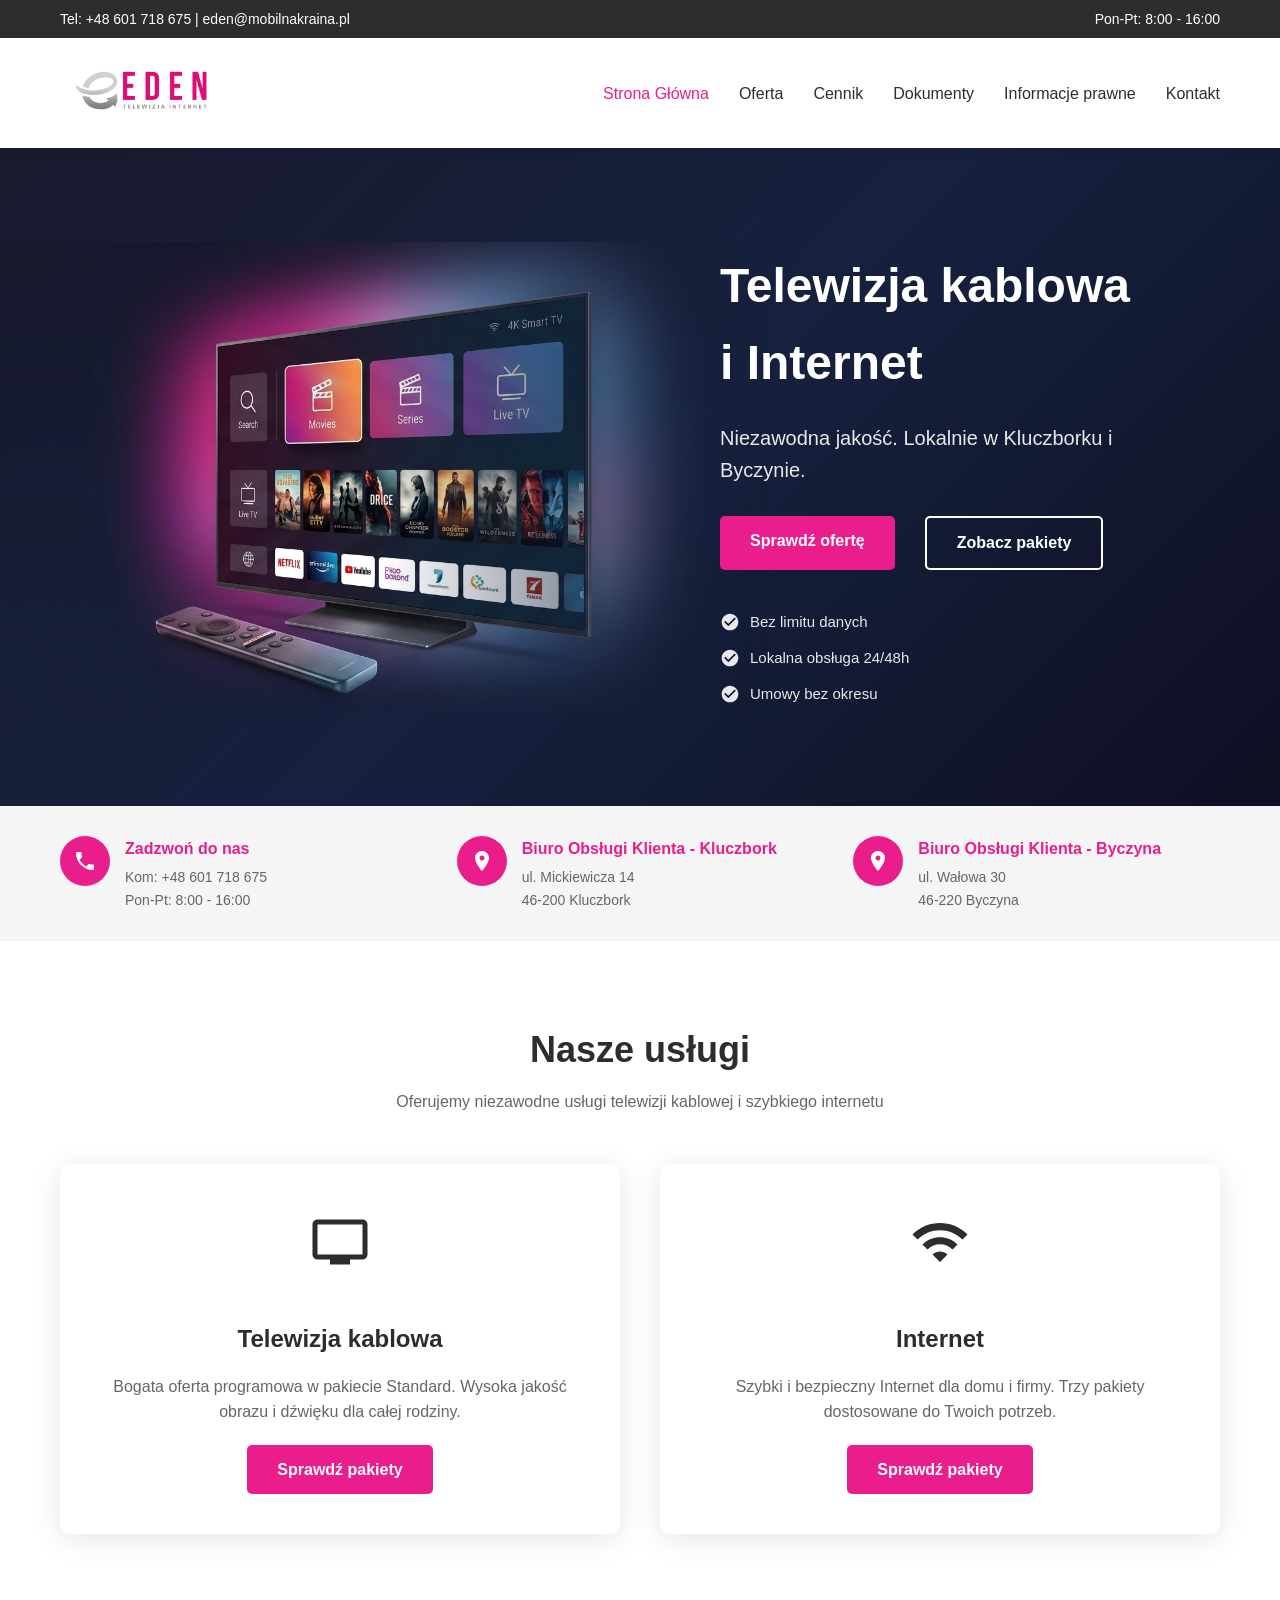
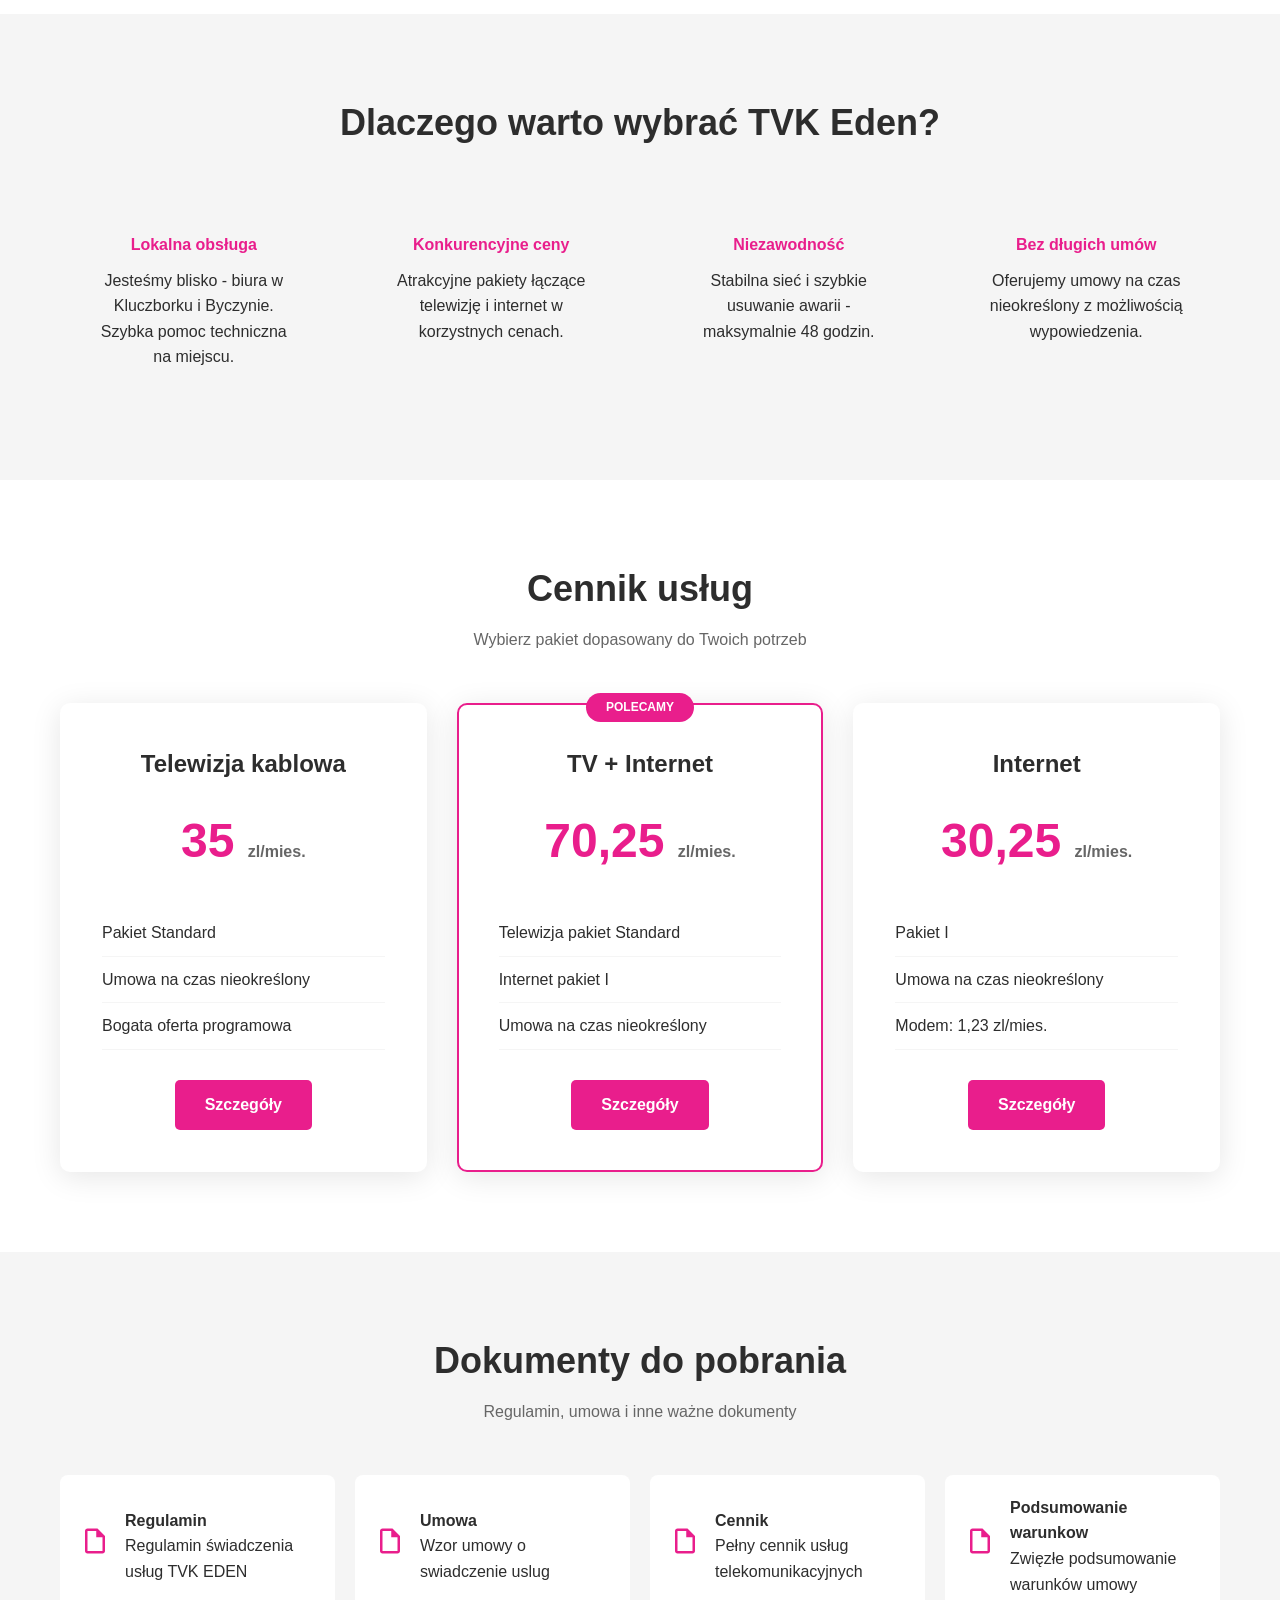
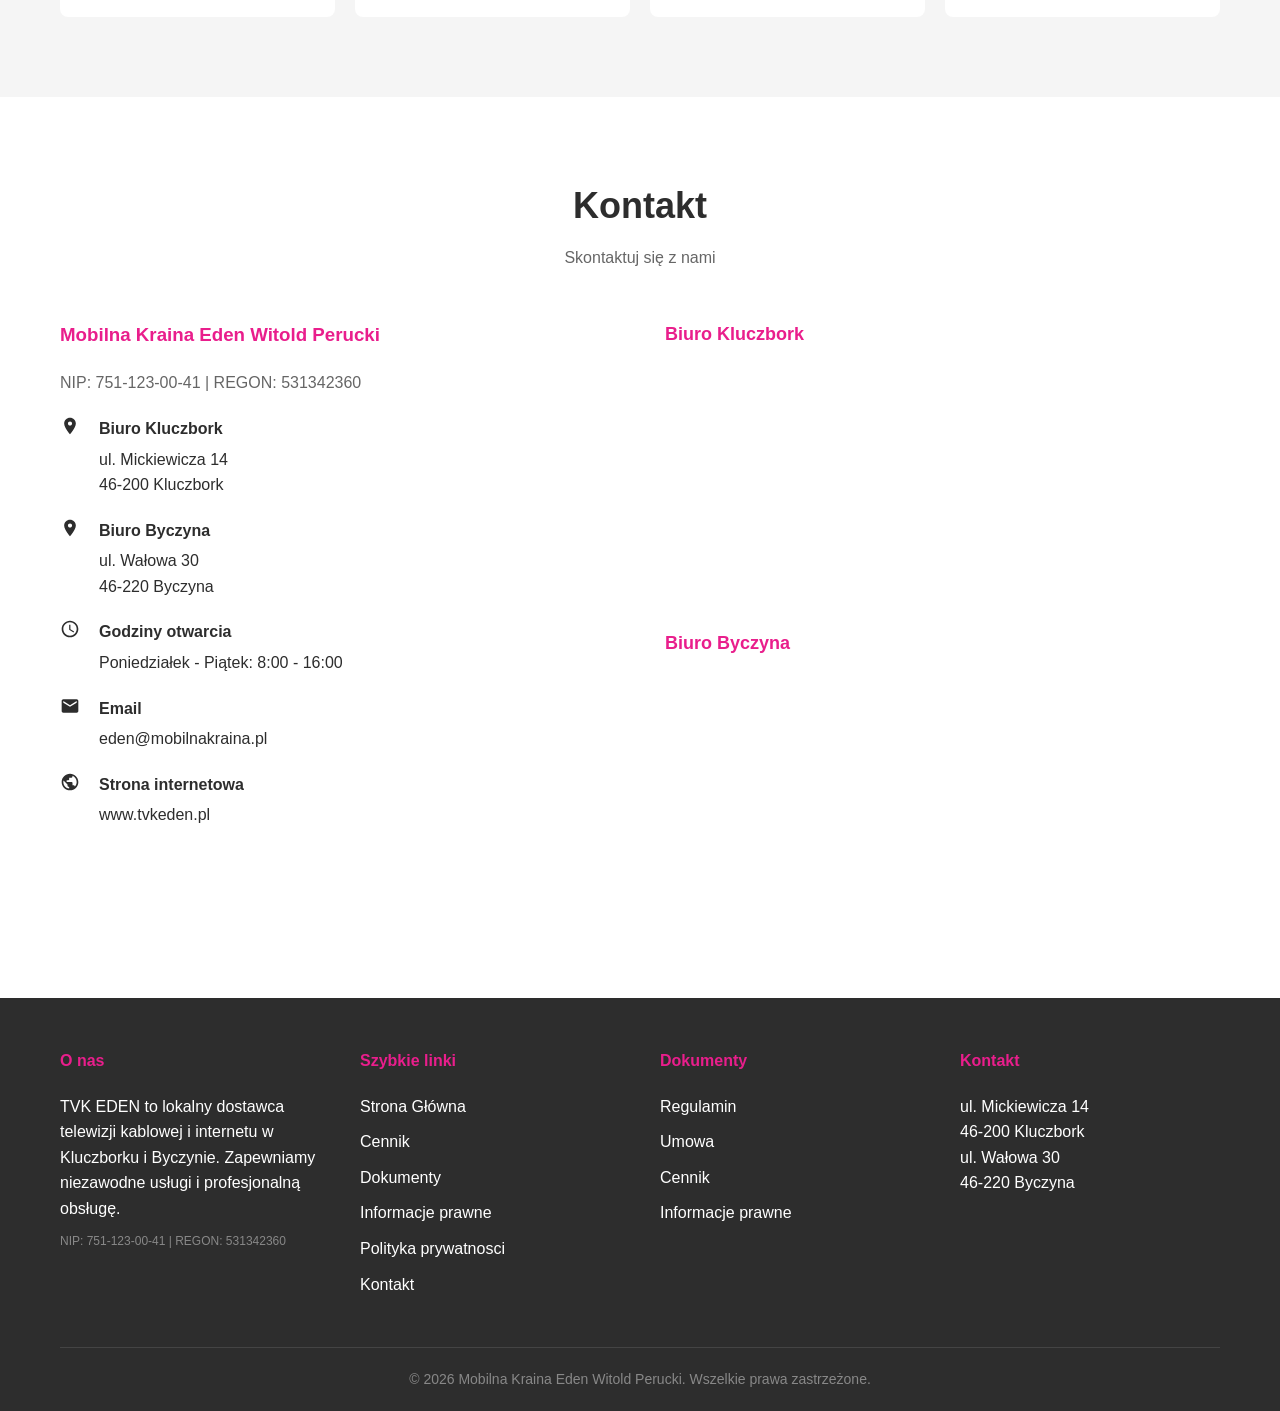
==== index.html @ 63d89be2 "Remove landline phone number, keep mobile only" ====
<!DOCTYPE html>
<html lang="pl">
<head>
    <meta charset="UTF-8">
    <meta name="viewport" content="width=device-width, initial-scale=1.0, minimum-scale=0.5, maximum-scale=3.0">
    <meta name="description" content="TVK EDEN - Telewizja kablowa i Internet w Kluczborku i Byczynie. Niezawodna jakość, lokalna obsługa.">
    <title>EDEN - Telewizja kablowa i Internet | Kluczbork, Byczyna</title>
    <link rel="stylesheet" href="css/style.css">
    <link rel="icon" type="image/png" href="img/favicon.png">
</head>
<body>
    <!-- SVG Icons -->
    <svg xmlns="http://www.w3.org/2000/svg" style="display:none">
        <symbol id="icon-menu" viewBox="0 0 24 24"><path fill="currentColor" d="M3 6h18v2H3V6zm0 5h18v2H3v-2zm0 5h18v2H3v-2z"/></symbol>
        <symbol id="icon-phone" viewBox="0 0 24 24"><path fill="currentColor" d="M6.62 10.79c1.44 2.83 3.76 5.14 6.59 6.59l2.2-2.2c.27-.27.67-.36 1.02-.24 1.12.37 2.33.57 3.57.57.55 0 1 .45 1 1V20c0 .55-.45 1-1 1-9.39 0-17-7.61-17-17 0-.55.45-1 1-1h3.5c.55 0 1 .45 1 1 0 1.25.2 2.45.57 3.57.11.35.03.74-.25 1.02l-2.2 2.2z"/></symbol>
        <symbol id="icon-location" viewBox="0 0 24 24"><path fill="currentColor" d="M12 2C8.13 2 5 5.13 5 9c0 5.25 7 13 7 13s7-7.75 7-13c0-3.87-3.13-7-7-7zm0 9.5c-1.38 0-2.5-1.12-2.5-2.5s1.12-2.5 2.5-2.5 2.5 1.12 2.5 2.5-1.12 2.5-2.5 2.5z"/></symbol>
        <symbol id="icon-tv" viewBox="0 0 24 24"><path fill="currentColor" d="M21 3H3c-1.1 0-2 .9-2 2v12c0 1.1.9 2 2 2h5v2h8v-2h5c1.1 0 2-.9 2-2V5c0-1.1-.9-2-2-2zm0 14H3V5h18v12z"/></symbol>
        <symbol id="icon-wifi" viewBox="0 0 24 24"><path fill="currentColor" d="M1 9l2 2c4.97-4.97 13.03-4.97 18 0l2-2C16.93 2.93 7.08 2.93 1 9zm8 8l3 3 3-3c-1.65-1.66-4.34-1.66-6 0zm-4-4l2 2c2.76-2.76 7.24-2.76 10 0l2-2C15.14 9.14 8.87 9.14 5 13z"/></symbol>
        <symbol id="icon-document" viewBox="0 0 24 24"><path fill="currentColor" d="M14 2H6c-1.1 0-2 .9-2 2v16c0 1.1.9 2 2 2h12c1.1 0 2-.9 2-2V8l-6-6zm4 18H6V4h7v5h5v11z"/></symbol>
        <symbol id="icon-clock" viewBox="0 0 24 24"><path fill="currentColor" d="M12 2C6.5 2 2 6.5 2 12s4.5 10 10 10 10-4.5 10-10S17.5 2 12 2zm0 18c-4.41 0-8-3.59-8-8s3.59-8 8-8 8 3.59 8 8-3.59 8-8 8zm.5-13H11v6l5.2 3.2.8-1.3-4.5-2.7V7z"/></symbol>
        <symbol id="icon-email" viewBox="0 0 24 24"><path fill="currentColor" d="M20 4H4c-1.1 0-2 .9-2 2v12c0 1.1.9 2 2 2h16c1.1 0 2-.9 2-2V6c0-1.1-.9-2-2-2zm0 4l-8 5-8-5V6l8 5 8-5v2z"/></symbol>
        <symbol id="icon-globe" viewBox="0 0 24 24"><path fill="currentColor" d="M12 2C6.48 2 2 6.48 2 12s4.48 10 10 10 10-4.48 10-10S17.52 2 12 2zm-1 17.93c-3.95-.49-7-3.85-7-7.93 0-.62.08-1.21.21-1.79L9 15v1c0 1.1.9 2 2 2v1.93zm6.9-2.54c-.26-.81-1-1.39-1.9-1.39h-1v-3c0-.55-.45-1-1-1H8v-2h2c.55 0 1-.45 1-1V7h2c1.1 0 2-.9 2-2v-.41c2.93 1.19 5 4.06 5 7.41 0 2.08-.8 3.97-2.1 5.39z"/></symbol>
    </svg>

    <!-- Header -->
    <header class="header">
        <div class="header-top">
            <div class="container">
                <span>Tel: +48 601 718 675 | eden@mobilnakraina.pl</span>
                <span>Pon-Pt: 8:00 - 16:00</span>
            </div>
        </div>
        <div class="header-main">
            <div class="container">
                <a href="index.html" class="logo">
                    <img src="img/logo.png" alt="EDEN Telewizja Internet">
                </a>
                <nav class="nav">
                    <button class="mobile-menu-btn" onclick="toggleMenu()">
                        <svg class="icon"><use href="#icon-menu"/></svg>
                    </button>
                    <ul id="nav-menu">
                        <li><a href="index.html">Strona Główna</a></li>
                        <li><a href="#uslugi">Oferta</a></li>
                        <li><a href="cennik.html">Cennik</a></li>
                        <li><a href="dokumenty.html">Dokumenty</a></li>
                        <li><a href="informacje-prawne.html">Informacje prawne</a></li>
                        <li><a href="#kontakt">Kontakt</a></li>
                    </ul>
                </nav>
            </div>
        </div>
    </header>

    <!-- Hero Section -->
    <section class="hero">
        <div class="container hero-content">
            <h1>Telewizja kablowa<br>i Internet</h1>
            <p class="hero-subtitle">Niezawodna jakość. Lokalnie w Kluczborku i Byczynie.</p>
            <div class="hero-buttons">
                <a href="#uslugi" class="btn btn-primary">Sprawdź ofertę</a>
                <a href="cennik.html" class="btn btn-outline">Zobacz pakiety</a>
            </div>
            <div class="hero-features">
                <div class="hero-feature">
                    <svg class="hero-feature-icon" viewBox="0 0 24 24" width="20" height="20"><path fill="currentColor" d="M12 2C6.48 2 2 6.48 2 12s4.48 10 10 10 10-4.48 10-10S17.52 2 12 2zm-2 15l-5-5 1.41-1.41L10 14.17l7.59-7.59L19 8l-9 9z"/></svg>
                    <span>Bez limitu danych</span>
                </div>
                <div class="hero-feature">
                    <svg class="hero-feature-icon" viewBox="0 0 24 24" width="20" height="20"><path fill="currentColor" d="M12 2C6.48 2 2 6.48 2 12s4.48 10 10 10 10-4.48 10-10S17.52 2 12 2zm-2 15l-5-5 1.41-1.41L10 14.17l7.59-7.59L19 8l-9 9z"/></svg>
                    <span>Lokalna obsługa 24/48h</span>
                </div>
                <div class="hero-feature">
                    <svg class="hero-feature-icon" viewBox="0 0 24 24" width="20" height="20"><path fill="currentColor" d="M12 2C6.48 2 2 6.48 2 12s4.48 10 10 10 10-4.48 10-10S17.52 2 12 2zm-2 15l-5-5 1.41-1.41L10 14.17l7.59-7.59L19 8l-9 9z"/></svg>
                    <span>Umowy bez okresu</span>
                </div>
            </div>
        </div>
    </section>

    <!-- Info Bar -->
    <section class="info-bar">
        <div class="container">
            <div class="info-item">
                <div class="info-icon">
                    <svg class="icon"><use href="#icon-phone"/></svg>
                </div>
                <div class="info-content">
                    <h4>Zadzwoń do nas</h4>
                    
                    <p>Kom: +48 601 718 675</p>
                    <p>Pon-Pt: 8:00 - 16:00</p>
                </div>
            </div>
            <div class="info-item">
                <div class="info-icon">
                    <svg class="icon"><use href="#icon-location"/></svg>
                </div>
                <div class="info-content">
                    <h4>Biuro Obsługi Klienta - Kluczbork</h4>
                    <p>ul. Mickiewicza 14</p>
                    <p>46-200 Kluczbork</p>
                </div>
            </div>
            <div class="info-item">
                <div class="info-icon">
                    <svg class="icon"><use href="#icon-location"/></svg>
                </div>
                <div class="info-content">
                    <h4>Biuro Obsługi Klienta - Byczyna</h4>
                    <p>ul. Wałowa 30</p>
                    <p>46-220 Byczyna</p>
                </div>
            </div>
        </div>
    </section>

    <!-- Services Section -->
    <section class="services" id="uslugi">
        <div class="container">
            <div class="section-title">
                <h2>Nasze usługi</h2>
                <p>Oferujemy niezawodne usługi telewizji kablowej i szybkiego internetu</p>
            </div>
            <div class="services-grid">
                <div class="service-card">
                    <div class="service-icon">
                        <svg class="icon-large"><use href="#icon-tv"/></svg>
                    </div>
                    <h3>Telewizja kablowa</h3>
                    <p>Bogata oferta programowa w pakiecie Standard. Wysoka jakość obrazu i dźwięku dla całej rodziny.</p>
                    <a href="cennik.html" class="btn btn-primary">Sprawdź pakiety</a>
                </div>
                <div class="service-card">
                    <div class="service-icon">
                        <svg class="icon-large"><use href="#icon-wifi"/></svg>
                    </div>
                    <h3>Internet</h3>
                    <p>Szybki i bezpieczny Internet dla domu i firmy. Trzy pakiety dostosowane do Twoich potrzeb.</p>
                    <a href="cennik.html" class="btn btn-primary">Sprawdź pakiety</a>
                </div>
            </div>
        </div>
    </section>

    <!-- Why Us Section -->
    <section class="why-us">
        <div class="container">
            <div class="section-title">
                <h2>Dlaczego warto wybrać TVK Eden?</h2>
            </div>
            <div class="features-grid">
                <div class="feature-item">
                    <h4>Lokalna obsługa</h4>
                    <p>Jesteśmy blisko - biura w Kluczborku i Byczynie. Szybka pomoc techniczna na miejscu.</p>
                </div>
                <div class="feature-item">
                    <h4>Konkurencyjne ceny</h4>
                    <p>Atrakcyjne pakiety łączące telewizję i internet w korzystnych cenach.</p>
                </div>
                <div class="feature-item">
                    <h4>Niezawodność</h4>
                    <p>Stabilna sieć i szybkie usuwanie awarii - maksymalnie 48 godzin.</p>
                </div>
                <div class="feature-item">
                    <h4>Bez długich umów</h4>
                    <p>Oferujemy umowy na czas nieokreślony z możliwością wypowiedzenia.</p>
                </div>
            </div>
        </div>
    </section>

    <!-- Pricing Preview -->
    <section class="pricing" id="cennik">
        <div class="container">
            <div class="section-title">
                <h2>Cennik usług</h2>
                <p>Wybierz pakiet dopasowany do Twoich potrzeb</p>
            </div>
            <div class="pricing-grid">
                <div class="price-card">
                    <h3>Telewizja kablowa</h3>
                    <div class="price">35 <span>zl/mies.</span></div>
                    <ul>
                        <li>Pakiet Standard</li>
                        <li>Umowa na czas nieokreślony</li>
                        <li>Bogata oferta programowa</li>
                    </ul>
                    <a href="cennik.html" class="btn btn-primary">Szczegóły</a>
                </div>
                <div class="price-card featured">
                    <h3>TV + Internet</h3>
                    <div class="price">70,25 <span>zl/mies.</span></div>
                    <ul>
                        <li>Telewizja pakiet Standard</li>
                        <li>Internet pakiet I</li>
                        <li>Umowa na czas nieokreślony</li>
                    </ul>
                    <a href="cennik.html" class="btn btn-primary">Szczegóły</a>
                </div>
                <div class="price-card">
                    <h3>Internet</h3>
                    <div class="price">30,25 <span>zl/mies.</span></div>
                    <ul>
                        <li>Pakiet I</li>
                        <li>Umowa na czas nieokreślony</li>
                        <li>Modem: 1,23 zl/mies.</li>
                    </ul>
                    <a href="cennik.html" class="btn btn-primary">Szczegóły</a>
                </div>
            </div>
        </div>
    </section>

    <!-- Documents Section -->
    <section class="documents" id="dokumenty">
        <div class="container">
            <div class="section-title">
                <h2>Dokumenty do pobrania</h2>
                <p>Regulamin, umowa i inne ważne dokumenty</p>
            </div>
            <div class="documents-grid">
                <a href="dokumenty/Regulamin_TVK_EDEN.docx" class="doc-item" download>
                    <span class="doc-icon">
                        <svg class="icon-doc"><use href="#icon-document"/></svg>
                    </span>
                    <div>
                        <strong>Regulamin</strong>
                        <p>Regulamin świadczenia usług TVK EDEN</p>
                    </div>
                </a>
                <a href="dokumenty/Umowa_TVK_EDEN.docx" class="doc-item" download>
                    <span class="doc-icon">
                        <svg class="icon-doc"><use href="#icon-document"/></svg>
                    </span>
                    <div>
                        <strong>Umowa</strong>
                        <p>Wzor umowy o swiadczenie uslug</p>
                    </div>
                </a>
                <a href="dokumenty/Cennik_uslug.docx" class="doc-item" download>
                    <span class="doc-icon">
                        <svg class="icon-doc"><use href="#icon-document"/></svg>
                    </span>
                    <div>
                        <strong>Cennik</strong>
                        <p>Pełny cennik usług telekomunikacyjnych</p>
                    </div>
                </a>
                <a href="dokumenty/Podsumowanie_warunkow_umowy.docx" class="doc-item" download>
                    <span class="doc-icon">
                        <svg class="icon-doc"><use href="#icon-document"/></svg>
                    </span>
                    <div>
                        <strong>Podsumowanie warunkow</strong>
                        <p>Zwięzłe podsumowanie warunków umowy</p>
                    </div>
                </a>
            </div>
        </div>
    </section>

    <!-- Contact Section -->
    <section class="contact" id="kontakt">
        <div class="container">
            <div class="section-title">
                <h2>Kontakt</h2>
                <p>Skontaktuj się z nami</p>
            </div>
            <div class="contact-grid">
                <div class="contact-info">
                    <h3>Mobilna Kraina Eden Witold Perucki</h3>
                    <p style="margin-bottom: 20px; color: var(--gray);">
                        NIP: 751-123-00-41 | REGON: 531342360
                    </p>

                    <div class="contact-item">
                        <span class="contact-icon">
                            <svg class="icon-sm"><use href="#icon-location"/></svg>
                        </span>
                        <div>
                            <strong>Biuro Kluczbork</strong>
                            ul. Mickiewicza 14<br>
                            46-200 Kluczbork
                        </div>
                    </div>

                    <div class="contact-item">
                        <span class="contact-icon">
                            <svg class="icon-sm"><use href="#icon-location"/></svg>
                        </span>
                        <div>
                            <strong>Biuro Byczyna</strong>
                            ul. Wałowa 30<br>
                            46-220 Byczyna
                        </div>
                    </div>

                    <div class="contact-item">
                        <span class="contact-icon">
                            <svg class="icon-sm"><use href="#icon-clock"/></svg>
                        </span>
                        <div>
                            <strong>Godziny otwarcia</strong>
                            Poniedziałek - Piątek: 8:00 - 16:00
                        </div>
                    </div>

                    <div class="contact-item">
                        <span class="contact-icon">
                            <svg class="icon-sm"><use href="#icon-email"/></svg>
                        </span>
                        <div>
                            <strong>Email</strong>
                            eden@mobilnakraina.pl
                        </div>
                    </div>

                    <div class="contact-item">
                        <span class="contact-icon">
                            <svg class="icon-sm"><use href="#icon-globe"/></svg>
                        </span>
                        <div>
                            <strong>Strona internetowa</strong>
                            www.tvkeden.pl
                        </div>
                    </div>
                </div>
                <div class="maps-wrapper">
                    <div class="map-box">
                        <h4>Biuro Kluczbork</h4>
                        <div class="map-container">
                            <iframe src="https://www.google.com/maps/embed?pb=!1m18!1m12!1m3!1d2512.5!2d18.216!3d50.973!2m3!1f0!2f0!3f0!3m2!1i1024!2i768!4f13.1!3m3!1m2!1s0x4710d5a3b5b5b5b5%3A0x0!2sul.%20Mickiewicza%2014%2C%2046-200%20Kluczbork!5e0!3m2!1spl!2spl!4v1600000000000" allowfullscreen="" loading="lazy"></iframe>
                        </div>
                    </div>
                    <div class="map-box">
                        <h4>Biuro Byczyna</h4>
                        <div class="map-container">
                            <iframe src="https://www.google.com/maps/embed?pb=!1m18!1m12!1m3!1d2516.5!2d18.218!3d50.898!2m3!1f0!2f0!3f0!3m2!1i1024!2i768!4f13.1!3m3!1m2!1s0x4710d5a3b5b5b5b5%3A0x0!2sul.%20Wa%C5%82owa%2030%2C%2046-220%20Byczyna!5e0!3m2!1spl!2spl!4v1600000000000" allowfullscreen="" loading="lazy"></iframe>
                        </div>
                    </div>
                </div>
            </div>
        </div>
    </section>

    <!-- Footer -->
    <footer class="footer">
        <div class="container">
            <div class="footer-grid">
                <div>
                    <h4>O nas</h4>
                    <p>TVK EDEN to lokalny dostawca telewizji kablowej i internetu w Kluczborku i Byczynie. Zapewniamy niezawodne usługi i profesjonalną obsługę.</p>
                    <p style="margin-top: 10px; font-size: 12px; color: #888;">NIP: 751-123-00-41 | REGON: 531342360</p>
                </div>
                <div>
                    <h4>Szybkie linki</h4>
                    <ul>
                        <li><a href="index.html">Strona Główna</a></li>
                        <li><a href="cennik.html">Cennik</a></li>
                        <li><a href="dokumenty.html">Dokumenty</a></li>
                        <li><a href="informacje-prawne.html">Informacje prawne</a></li>
                        <li><a href="polityka-prywatnosci.html">Polityka prywatnosci</a></li>
                        <li><a href="#kontakt">Kontakt</a></li>
                    </ul>
                </div>
                <div>
                    <h4>Dokumenty</h4>
                    <ul>
                        <li><a href="dokumenty/Regulamin_TVK_EDEN.docx">Regulamin</a></li>
                        <li><a href="dokumenty/Umowa_TVK_EDEN.docx">Umowa</a></li>
                        <li><a href="dokumenty/Cennik_uslug.docx">Cennik</a></li>
                        <li><a href="informacje-prawne.html">Informacje prawne</a></li>
                    </ul>
                </div>
                <div>
                    <h4>Kontakt</h4>
                    <p>ul. Mickiewicza 14<br>46-200 Kluczbork</p>
                    <p>ul. Wałowa 30<br>46-220 Byczyna</p>
                </div>
            </div>
            <div class="footer-bottom">
                <p>&copy; 2026 Mobilna Kraina Eden Witold Perucki. Wszelkie prawa zastrzeżone.</p>
            </div>
        </div>
    </footer>

    <script>
        function toggleMenu() {
            document.getElementById('nav-menu').classList.toggle('active');
        }

        // Scroll spy - highlight nav based on visible section
        const sections = document.querySelectorAll('section[id]');
        const navLinks = document.querySelectorAll('.nav a');

        function setActiveNav() {
            const scrollPos = window.scrollY + 150;

            sections.forEach(section => {
                const sectionTop = section.offsetTop;
                const sectionHeight = section.offsetHeight;
                const sectionId = section.getAttribute('id');

                if (scrollPos >= sectionTop && scrollPos < sectionTop + sectionHeight) {
                    navLinks.forEach(link => {
                        link.classList.remove('active');
                        const href = link.getAttribute('href');
                        if (href === '#' + sectionId || href === 'index.html#' + sectionId) {
                            link.classList.add('active');
                        }
                    });
                }
            });

            // If at very top, highlight "Strona Główna"
            if (window.scrollY < 100) {
                navLinks.forEach(link => {
                    link.classList.remove('active');
                    if (link.getAttribute('href') === 'index.html') {
                        link.classList.add('active');
                    }
                });
            }
        }

        window.addEventListener('scroll', setActiveNav);
        setActiveNav();
    </script>
</body>
</html>
---- css/style.css ----
/* EDEN TVK - Telewizja kablowa i Internet */
:root {
    --primary: #E91E8C;
    --primary-dark: #C4177A;
    --dark: #2d2d2d;
    --gray: #666;
    --light-gray: #f5f5f5;
    --white: #fff;
}

* {
    margin: 0;
    padding: 0;
    box-sizing: border-box;
}

body {
    font-family: 'Segoe UI', Tahoma, Geneva, Verdana, sans-serif;
    line-height: 1.6;
    color: var(--dark);
}

a {
    text-decoration: none;
    color: inherit;
}

.container {
    max-width: 1200px;
    margin: 0 auto;
    padding: 0 20px;
}

/* Header */
.header {
    background: var(--white);
    box-shadow: 0 2px 10px rgba(0,0,0,0.1);
    position: sticky;
    top: 0;
    z-index: 1000;
}

.header-top {
    background: var(--dark);
    color: var(--white);
    padding: 8px 0;
    font-size: 14px;
}

.header-top .container {
    display: flex;
    justify-content: space-between;
}

.header-main {
    padding: 20px 0;
}

.header-main .container {
    display: flex;
    justify-content: space-between;
    align-items: center;
}

.logo {
    overflow: hidden;
    height: 70px;
    display: flex;
    align-items: center;
}

.logo img {
    height: 180px;
    width: auto;
    margin: -55px 0;
}

.nav ul {
    display: flex;
    list-style: none;
    gap: 30px;
}

.nav a {
    font-weight: 500;
    padding: 10px 0;
    transition: color 0.3s;
}

.nav a:hover,
.nav a.active {
    color: var(--primary);
}

/* Hero Section */
.hero {
    position: relative;
    color: var(--white);
    padding: 100px 0;
    text-align: left;
    min-height: 520px;
    display: flex;
    align-items: center;
    overflow: hidden;
    background: linear-gradient(135deg, #1a1a2e 0%, #16213e 50%, #0f0f23 100%);
}

.hero::before {
    content: '';
    position: absolute;
    top: 0;
    left: 0;
    width: 60%;
    height: 100%;
    background: url('../img/hero.png') left center / contain no-repeat;
    z-index: 1;
    -webkit-mask-image: linear-gradient(to right,
        black 0%,
        black 50%,
        transparent 100%),
        linear-gradient(to bottom,
        transparent 0%,
        black 15%,
        black 85%,
        transparent 100%);
    -webkit-mask-composite: source-in;
    mask-image: linear-gradient(to right,
        black 0%,
        black 50%,
        transparent 100%),
        linear-gradient(to bottom,
        transparent 0%,
        black 15%,
        black 85%,
        transparent 100%);
    mask-composite: intersect;
}

.hero .container {
    position: relative;
    z-index: 3;
    max-width: 500px;
    margin-left: auto;
    margin-right: 80px;
}

.hero-content {
    animation: fadeInUp 0.8s ease-out;
}

@keyframes fadeInUp {
    from {
        opacity: 0;
        transform: translateY(30px);
    }
    to {
        opacity: 1;
        transform: translateY(0);
    }
}

.hero-subtitle {
    font-size: 22px;
    margin-bottom: 30px;
    opacity: 0.95;
    font-weight: 300;
}

.hero-buttons {
    display: flex;
    gap: 15px;
    margin-bottom: 40px;
    flex-wrap: wrap;
}

.hero-features {
    display: flex;
    flex-direction: column;
    gap: 12px;
}

.hero-feature {
    display: flex;
    align-items: center;
    gap: 10px;
    font-size: 15px;
    opacity: 0.9;
}

.hero-feature-icon {
    fill: var(--primary);
    flex-shrink: 0;
}

@media (max-width: 992px) {
    .hero .container {
        margin-right: 40px;
    }

    .hero::before {
        width: 55%;
    }
}

@media (max-width: 768px) {
    .hero .container {
        margin-left: auto;
        margin-right: auto;
        max-width: 100%;
        text-align: center;
        padding: 0 20px;
    }

    .hero-buttons {
        justify-content: center;
    }

    .hero-features {
        align-items: center;
    }

    .hero {
        min-height: 400px;
        padding: 60px 15px;
    }

    .hero h1 {
        font-size: 32px;
        margin-bottom: 15px;
    }

    .hero-subtitle {
        font-size: 16px;
        margin-bottom: 25px;
    }

    .hero::before {
        width: 100%;
        opacity: 0.25;
        background: url('../img/hero.png') center center / cover no-repeat;
        -webkit-mask-image: none;
        mask-image: none;
    }

    .hero-feature {
        font-size: 13px;
    }

    .btn {
        padding: 10px 20px;
        font-size: 14px;
    }

    .info-bar .container {
        gap: 20px;
    }

    .info-item {
        flex-direction: column;
        text-align: center;
    }

    .info-icon {
        margin-bottom: 10px;
    }

    .section-title h2 {
        font-size: 26px;
    }

    .service-card {
        padding: 25px;
    }

    .price-card {
        padding: 25px;
    }

    .price {
        font-size: 36px;
    }

    .footer-grid {
        grid-template-columns: 1fr;
        text-align: center;
    }
}

@media (max-width: 480px) {
    .hero {
        min-height: 380px;
        padding: 50px 15px;
    }

    .hero h1 {
        font-size: 26px;
    }

    .hero-subtitle {
        font-size: 14px;
    }

    .hero-buttons {
        flex-direction: column;
        gap: 10px;
    }

    .hero-buttons .btn {
        width: 100%;
        text-align: center;
    }

    .btn-outline {
        margin-left: 0;
    }

    .header-top {
        font-size: 11px;
        padding: 5px 0;
    }

    .header-top .container {
        flex-direction: column;
        gap: 3px;
    }

    .logo {
        height: 50px;
    }

    .logo img {
        height: 130px;
        margin: -40px 0;
    }

    .container {
        padding: 0 15px;
    }
}

.hero h1 {
    font-size: 48px;
    margin-bottom: 20px;
}

.hero p {
    font-size: 20px;
    margin-bottom: 30px;
    opacity: 0.9;
}

.btn {
    display: inline-block;
    padding: 12px 30px;
    border-radius: 5px;
    font-weight: 600;
    transition: all 0.3s;
    cursor: pointer;
    border: none;
}

.btn-primary {
    background: var(--primary);
    color: var(--white);
}

.btn-primary:hover {
    background: var(--primary-dark);
}

.btn-outline {
    border: 2px solid var(--white);
    color: var(--white);
    background: transparent;
    margin-left: 15px;
}

.btn-outline:hover {
    background: var(--white);
    color: var(--dark);
}

/* Info Bar */
.info-bar {
    background: var(--light-gray);
    padding: 30px 0;
}

.info-bar .container {
    display: grid;
    grid-template-columns: repeat(auto-fit, minmax(250px, 1fr));
    gap: 30px;
}

.info-item {
    display: flex;
    align-items: flex-start;
    gap: 15px;
}

.info-icon {
    width: 50px;
    height: 50px;
    background: var(--primary);
    border-radius: 50%;
    display: flex;
    align-items: center;
    justify-content: center;
    color: var(--white);
    font-size: 20px;
    flex-shrink: 0;
}

.info-content h4 {
    color: var(--primary);
    margin-bottom: 5px;
}

.info-content p {
    font-size: 14px;
    color: var(--gray);
}

/* Services Section */
.services {
    padding: 80px 0;
}

.section-title {
    text-align: center;
    margin-bottom: 50px;
}

.section-title h2 {
    font-size: 36px;
    color: var(--dark);
    margin-bottom: 10px;
}

.section-title p {
    color: var(--gray);
}

.services-grid {
    display: grid;
    grid-template-columns: repeat(auto-fit, minmax(300px, 1fr));
    gap: 40px;
}

.service-card {
    background: var(--white);
    border-radius: 10px;
    padding: 40px;
    text-align: center;
    box-shadow: 0 5px 30px rgba(0,0,0,0.1);
    transition: transform 0.3s;
}

.service-card:hover {
    transform: translateY(-5px);
}

.service-icon {
    font-size: 60px;
    margin-bottom: 20px;
}

.service-card h3 {
    font-size: 24px;
    margin-bottom: 15px;
    color: var(--dark);
}

.service-card p {
    color: var(--gray);
    margin-bottom: 20px;
}

/* Why Us Section */
.why-us {
    background: var(--light-gray);
    padding: 80px 0;
}

.features-grid {
    display: grid;
    grid-template-columns: repeat(auto-fit, minmax(250px, 1fr));
    gap: 30px;
}

.feature-item {
    text-align: center;
    padding: 30px;
}

.feature-item h4 {
    color: var(--primary);
    margin-bottom: 10px;
}

/* Pricing Section */
.pricing {
    padding: 80px 0;
}

.pricing-grid {
    display: grid;
    grid-template-columns: repeat(auto-fit, minmax(280px, 1fr));
    gap: 30px;
}

.price-card {
    background: var(--white);
    border-radius: 10px;
    padding: 40px;
    text-align: center;
    box-shadow: 0 5px 30px rgba(0,0,0,0.1);
    border: 2px solid transparent;
    transition: border-color 0.3s;
}

.price-card:hover {
    border-color: var(--primary);
}

.price-card.featured {
    border-color: var(--primary);
    position: relative;
}

.price-card.featured::before {
    content: 'POLECAMY';
    position: absolute;
    top: -12px;
    left: 50%;
    transform: translateX(-50%);
    background: var(--primary);
    color: var(--white);
    padding: 5px 20px;
    border-radius: 20px;
    font-size: 12px;
    font-weight: 600;
}

.price-card h3 {
    font-size: 24px;
    margin-bottom: 20px;
}

.price {
    font-size: 48px;
    font-weight: 700;
    color: var(--primary);
}

.price span {
    font-size: 16px;
    color: var(--gray);
}

.price-card ul {
    list-style: none;
    margin: 30px 0;
    text-align: left;
}

.price-card li {
    padding: 10px 0;
    border-bottom: 1px solid var(--light-gray);
}

/* Documents Section */
.documents {
    background: var(--light-gray);
    padding: 80px 0;
}

.documents-grid {
    display: grid;
    grid-template-columns: repeat(auto-fit, minmax(250px, 1fr));
    gap: 20px;
}

.doc-item {
    background: var(--white);
    padding: 20px;
    border-radius: 8px;
    display: flex;
    align-items: center;
    gap: 15px;
    transition: box-shadow 0.3s;
}

.doc-item:hover {
    box-shadow: 0 5px 20px rgba(0,0,0,0.1);
}

.doc-icon {
    font-size: 30px;
    color: var(--primary);
}

/* SVG Icons */
.icon {
    width: 24px;
    height: 24px;
    fill: currentColor;
}

.icon-large {
    width: 60px;
    height: 60px;
    fill: var(--primary);
}

.icon-doc {
    width: 30px;
    height: 30px;
    fill: var(--primary);
}

.icon-sm {
    width: 20px;
    height: 20px;
    fill: var(--primary);
}

.contact-icon {
    flex-shrink: 0;
    width: 24px;
    height: 24px;
}

.info-icon .icon {
    width: 24px;
    height: 24px;
    fill: var(--white);
}

.service-icon {
    margin-bottom: 20px;
}

.icon-card {
    width: 50px;
    height: 50px;
    fill: var(--primary);
}

/* Contact Section */
.contact {
    padding: 80px 0;
}

.contact-grid {
    display: grid;
    grid-template-columns: 1fr 1fr;
    gap: 50px;
}

.contact-info h3 {
    color: var(--primary);
    margin-bottom: 20px;
}

.contact-item {
    display: flex;
    align-items: flex-start;
    gap: 15px;
    margin-bottom: 20px;
}

.contact-item strong {
    display: block;
    margin-bottom: 5px;
}

.maps-wrapper {
    display: flex;
    flex-direction: column;
    gap: 20px;
}

.map-box h4 {
    color: var(--primary);
    margin-bottom: 10px;
    font-size: 18px;
}

.map-container {
    border-radius: 10px;
    overflow: hidden;
    height: 250px;
}

.map-container iframe {
    width: 100%;
    height: 100%;
    border: 0;
}

/* Footer */
.footer {
    background: var(--dark);
    color: var(--white);
    padding: 50px 0 20px;
}

.footer-grid {
    display: grid;
    grid-template-columns: repeat(auto-fit, minmax(200px, 1fr));
    gap: 40px;
    margin-bottom: 40px;
}

.footer h4 {
    color: var(--primary);
    margin-bottom: 20px;
}

.footer ul {
    list-style: none;
}

.footer li {
    margin-bottom: 10px;
}

.footer a:hover {
    color: var(--primary);
}

.footer-bottom {
    border-top: 1px solid #444;
    padding-top: 20px;
    text-align: center;
    font-size: 14px;
    color: #888;
}

/* Mobile Menu */
.mobile-menu-btn {
    display: none;
    background: none;
    border: none;
    font-size: 24px;
    cursor: pointer;
}

/* Responsive */
@media (max-width: 768px) {
    .mobile-menu-btn {
        display: block;
    }

    .nav ul {
        display: none;
        position: absolute;
        top: 100%;
        left: 0;
        right: 0;
        background: var(--white);
        flex-direction: column;
        padding: 20px;
        gap: 10px;
        box-shadow: 0 5px 20px rgba(0,0,0,0.1);
    }

    .nav ul.active {
        display: flex;
    }

    .hero h1 {
        font-size: 32px;
    }

    .contact-grid {
        grid-template-columns: 1fr;
    }

    .btn-outline {
        margin-left: 0;
        margin-top: 10px;
    }
}
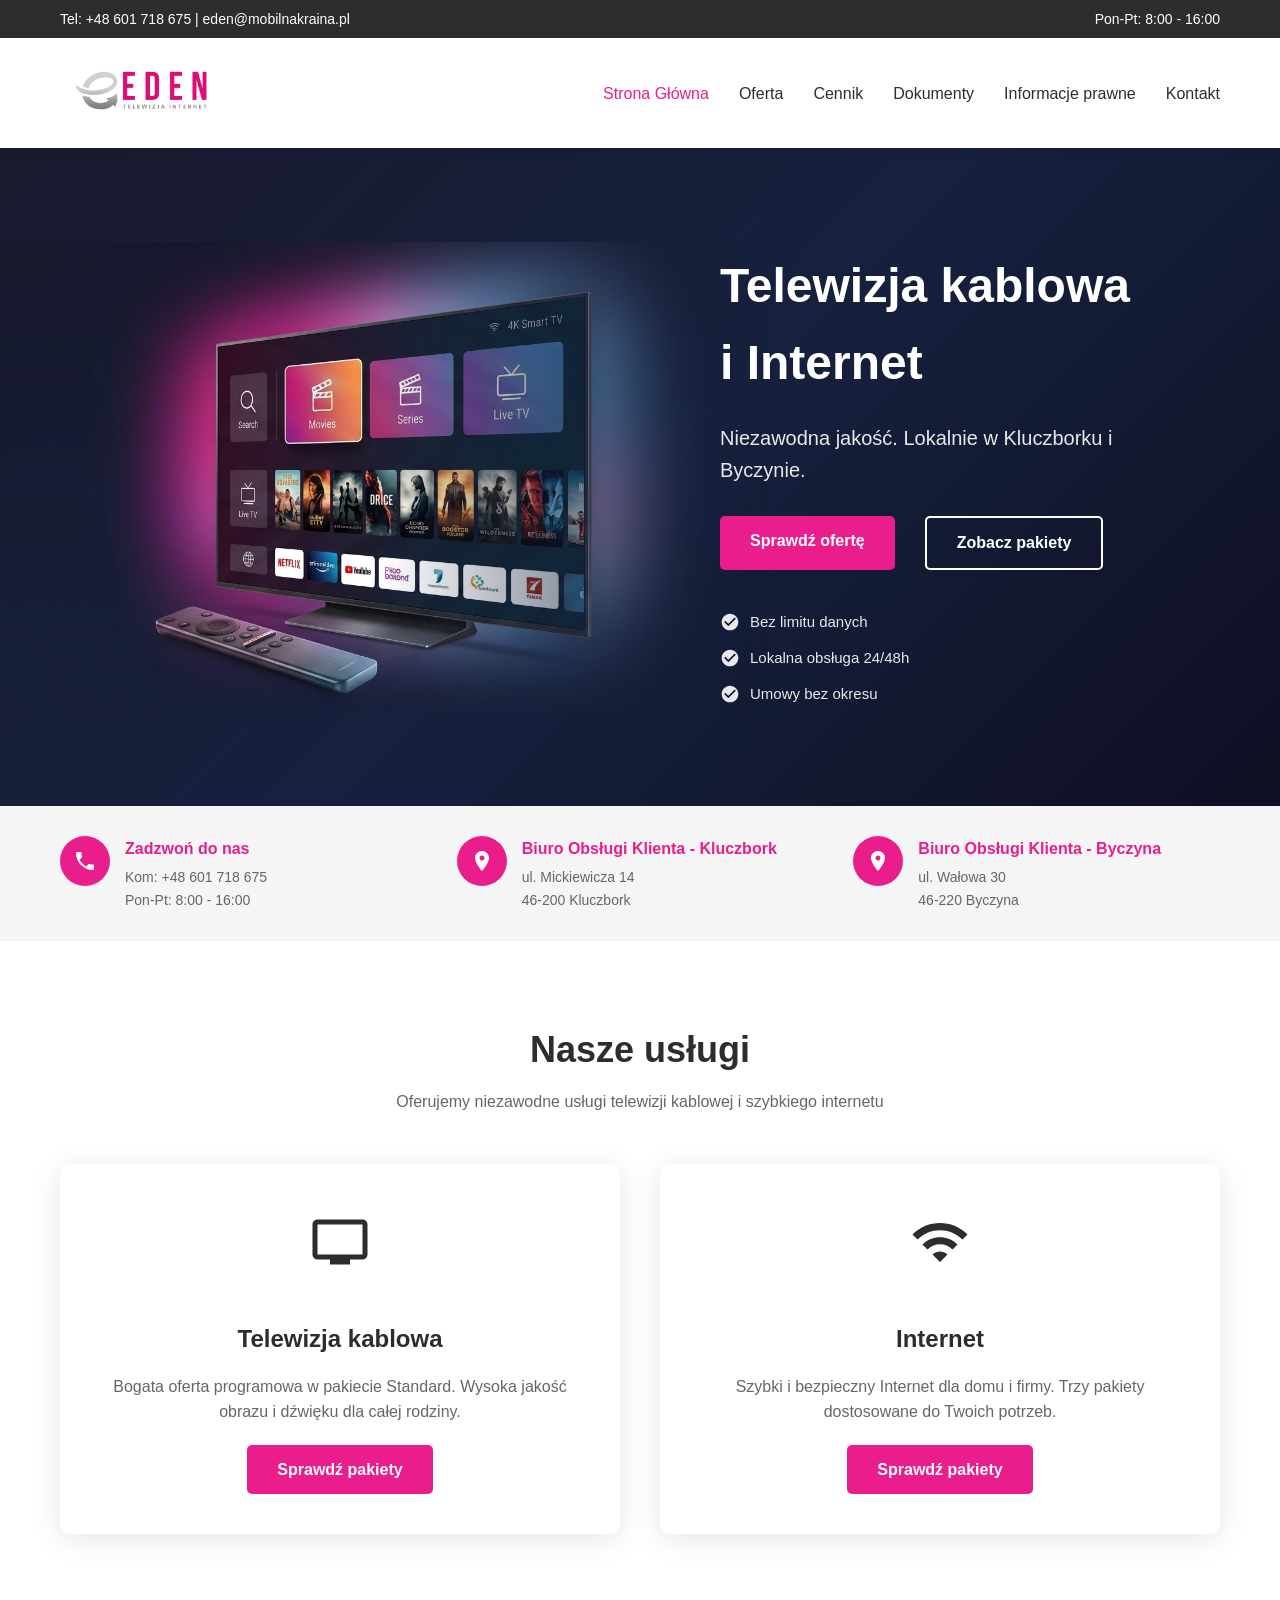
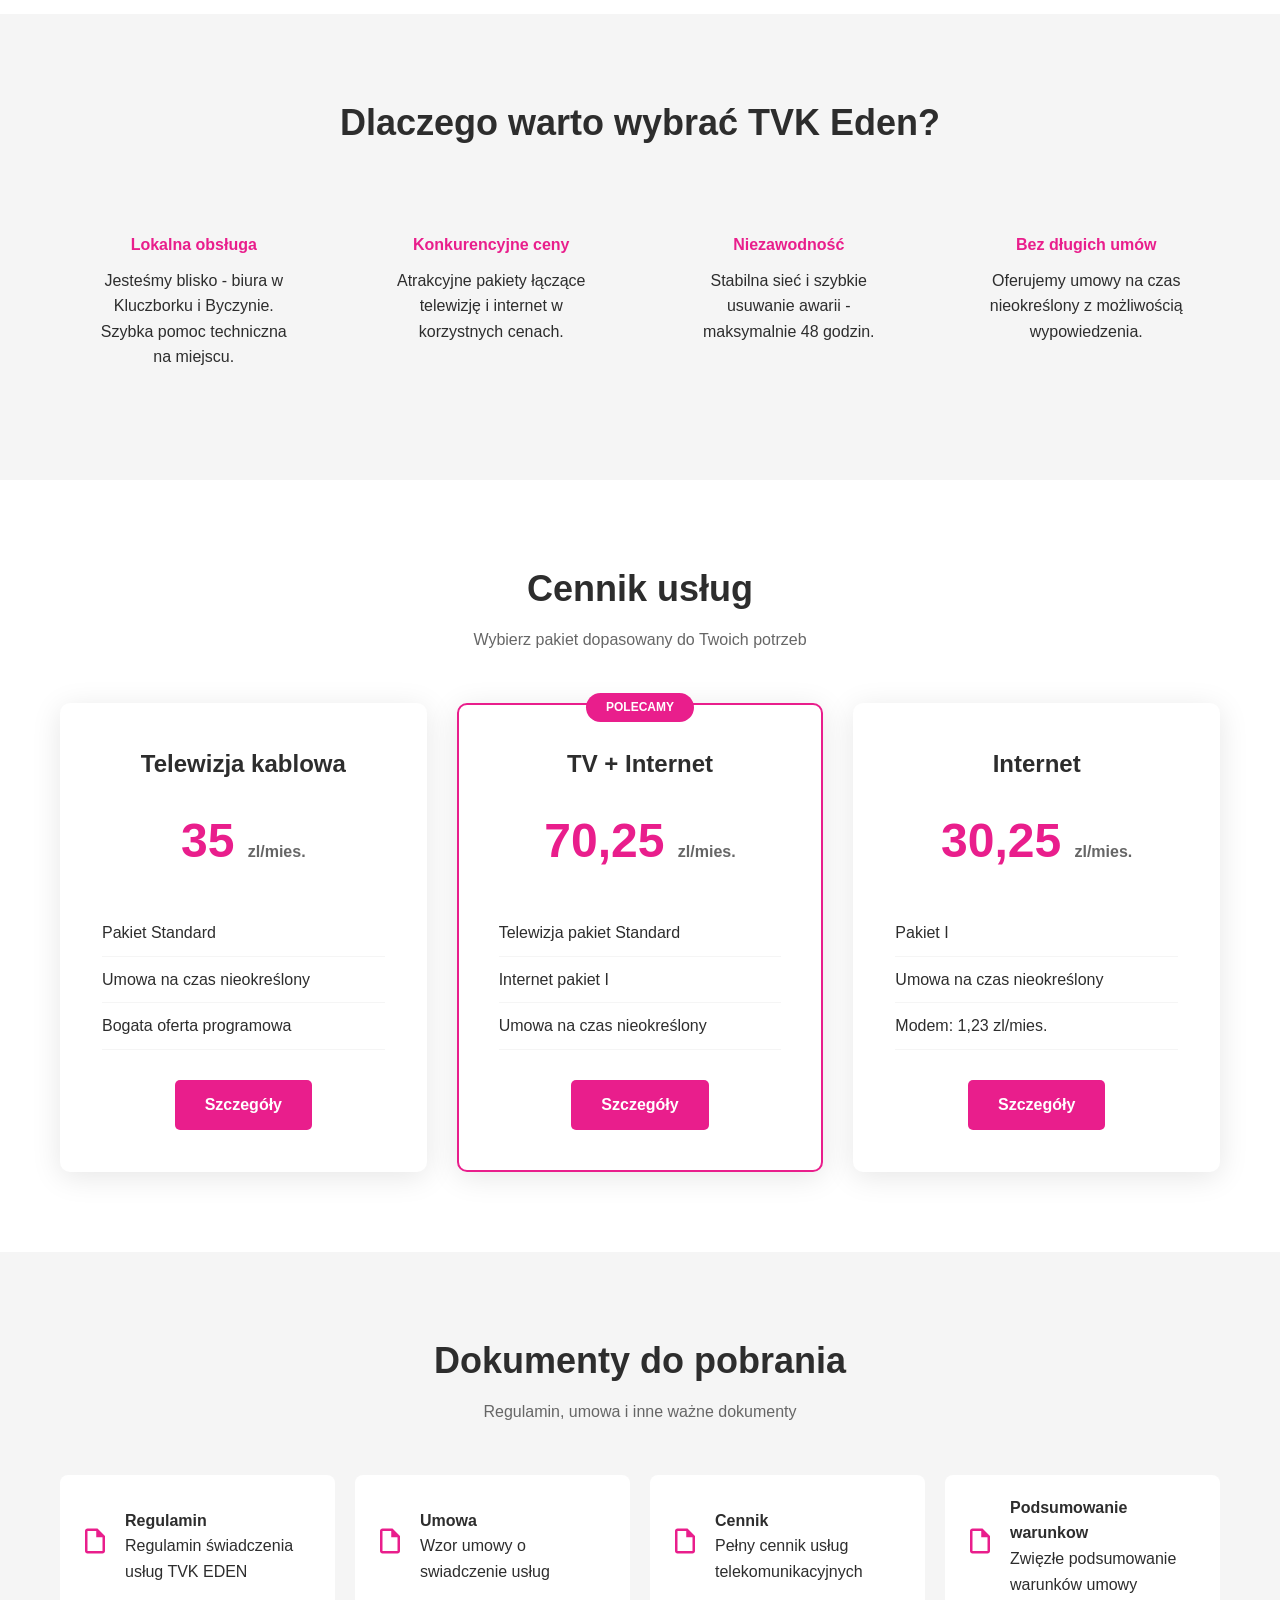
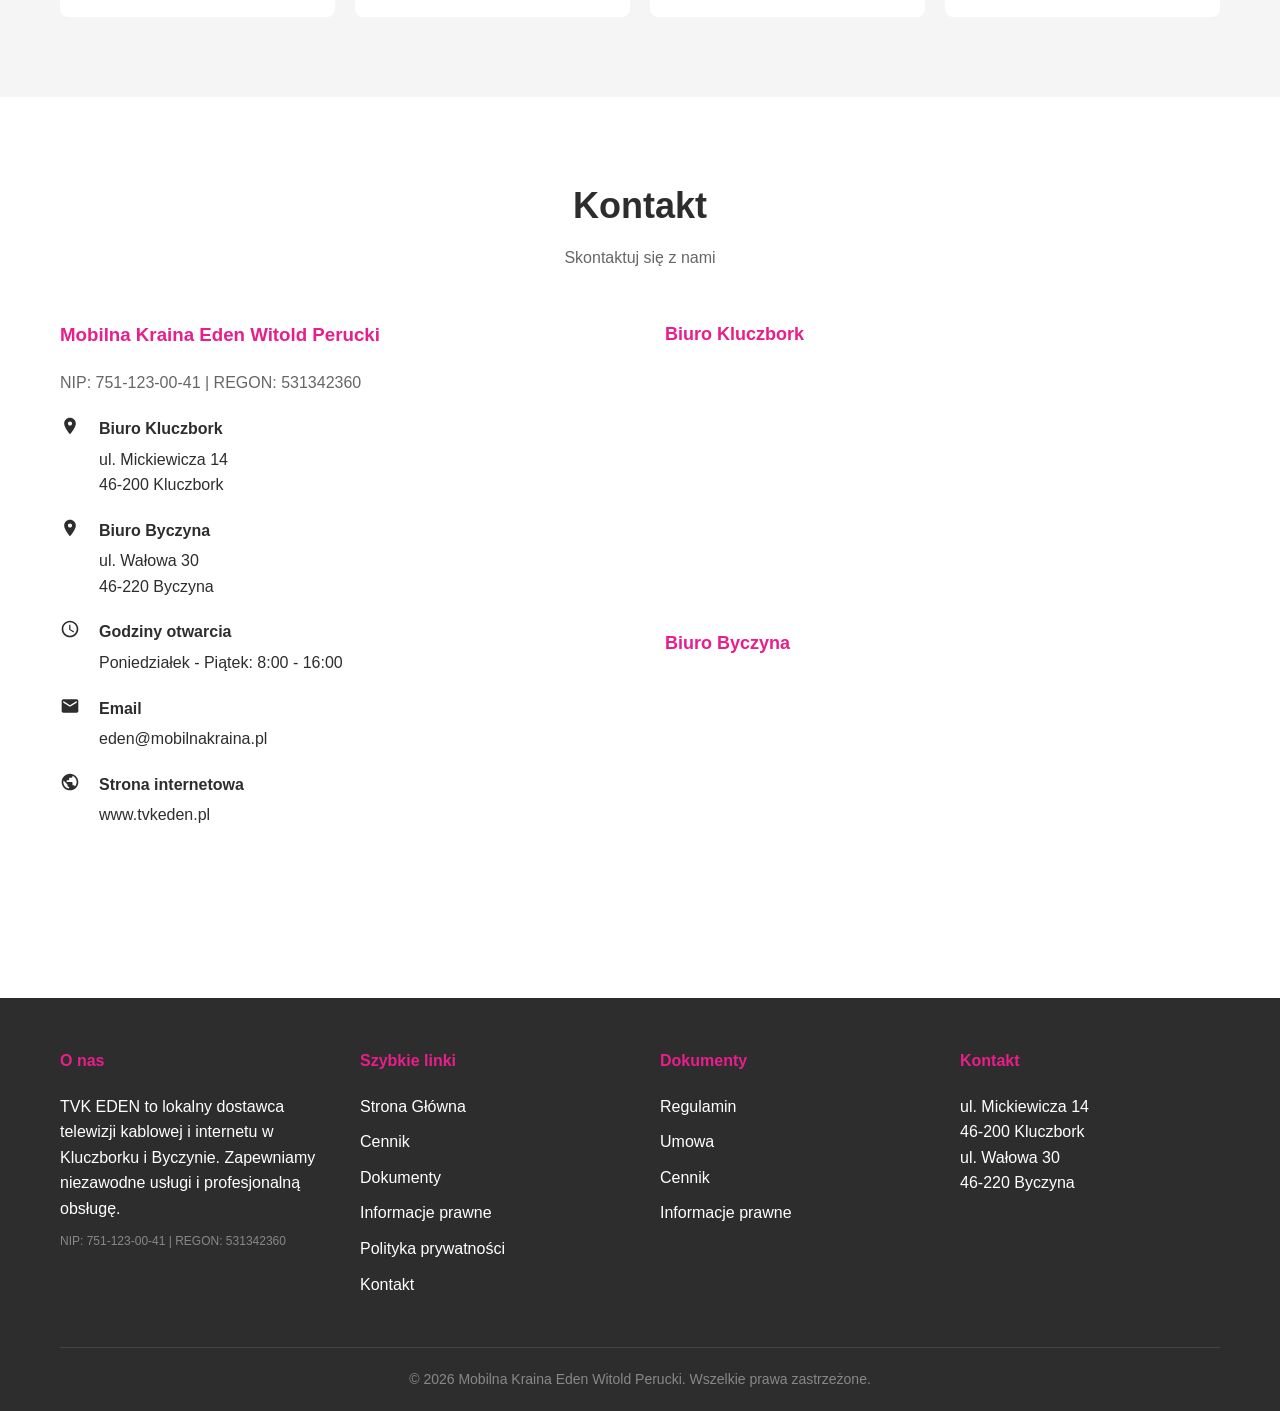
==== commit ad4f0063: "Fix Polish diacritical characters across all files" ====
--- a/index.html
+++ b/index.html
@@ -1,4 +1,4 @@
-<!DOCTYPE html>
+﻿<!DOCTYPE html>
 <html lang="pl">
 <head>
     <meta charset="UTF-8">
@@ -41,7 +41,7 @@
                     </button>
                     <ul id="nav-menu">
                         <li><a href="index.html">Strona Główna</a></li>
-                        <li><a href="#uslugi">Oferta</a></li>
+                        <li><a href="#usługi">Oferta</a></li>
                         <li><a href="cennik.html">Cennik</a></li>
                         <li><a href="dokumenty.html">Dokumenty</a></li>
                         <li><a href="informacje-prawne.html">Informacje prawne</a></li>
@@ -58,7 +58,7 @@
             <h1>Telewizja kablowa<br>i Internet</h1>
             <p class="hero-subtitle">Niezawodna jakość. Lokalnie w Kluczborku i Byczynie.</p>
             <div class="hero-buttons">
-                <a href="#uslugi" class="btn btn-primary">Sprawdź ofertę</a>
+                <a href="#usługi" class="btn btn-primary">Sprawdź ofertę</a>
                 <a href="cennik.html" class="btn btn-outline">Zobacz pakiety</a>
             </div>
             <div class="hero-features">
@@ -116,7 +116,7 @@
     </section>
 
     <!-- Services Section -->
-    <section class="services" id="uslugi">
+    <section class="services" id="usługi">
         <div class="container">
             <div class="section-title">
                 <h2>Nasze usługi</h2>
@@ -235,10 +235,10 @@
                     </span>
                     <div>
                         <strong>Umowa</strong>
-                        <p>Wzor umowy o swiadczenie uslug</p>
+                        <p>Wzor umowy o swiadczenie usług</p>
                     </div>
                 </a>
-                <a href="dokumenty/Cennik_uslug.docx" class="doc-item" download>
+                <a href="dokumenty/Cennik_usług.docx" class="doc-item" download>
                     <span class="doc-icon">
                         <svg class="icon-doc"><use href="#icon-document"/></svg>
                     </span>
@@ -360,7 +360,7 @@
                         <li><a href="cennik.html">Cennik</a></li>
                         <li><a href="dokumenty.html">Dokumenty</a></li>
                         <li><a href="informacje-prawne.html">Informacje prawne</a></li>
-                        <li><a href="polityka-prywatnosci.html">Polityka prywatnosci</a></li>
+                        <li><a href="polityka-prywatności.html">Polityka prywatności</a></li>
                         <li><a href="#kontakt">Kontakt</a></li>
                     </ul>
                 </div>
@@ -369,7 +369,7 @@
                     <ul>
                         <li><a href="dokumenty/Regulamin_TVK_EDEN.docx">Regulamin</a></li>
                         <li><a href="dokumenty/Umowa_TVK_EDEN.docx">Umowa</a></li>
-                        <li><a href="dokumenty/Cennik_uslug.docx">Cennik</a></li>
+                        <li><a href="dokumenty/Cennik_usług.docx">Cennik</a></li>
                         <li><a href="informacje-prawne.html">Informacje prawne</a></li>
                     </ul>
                 </div>
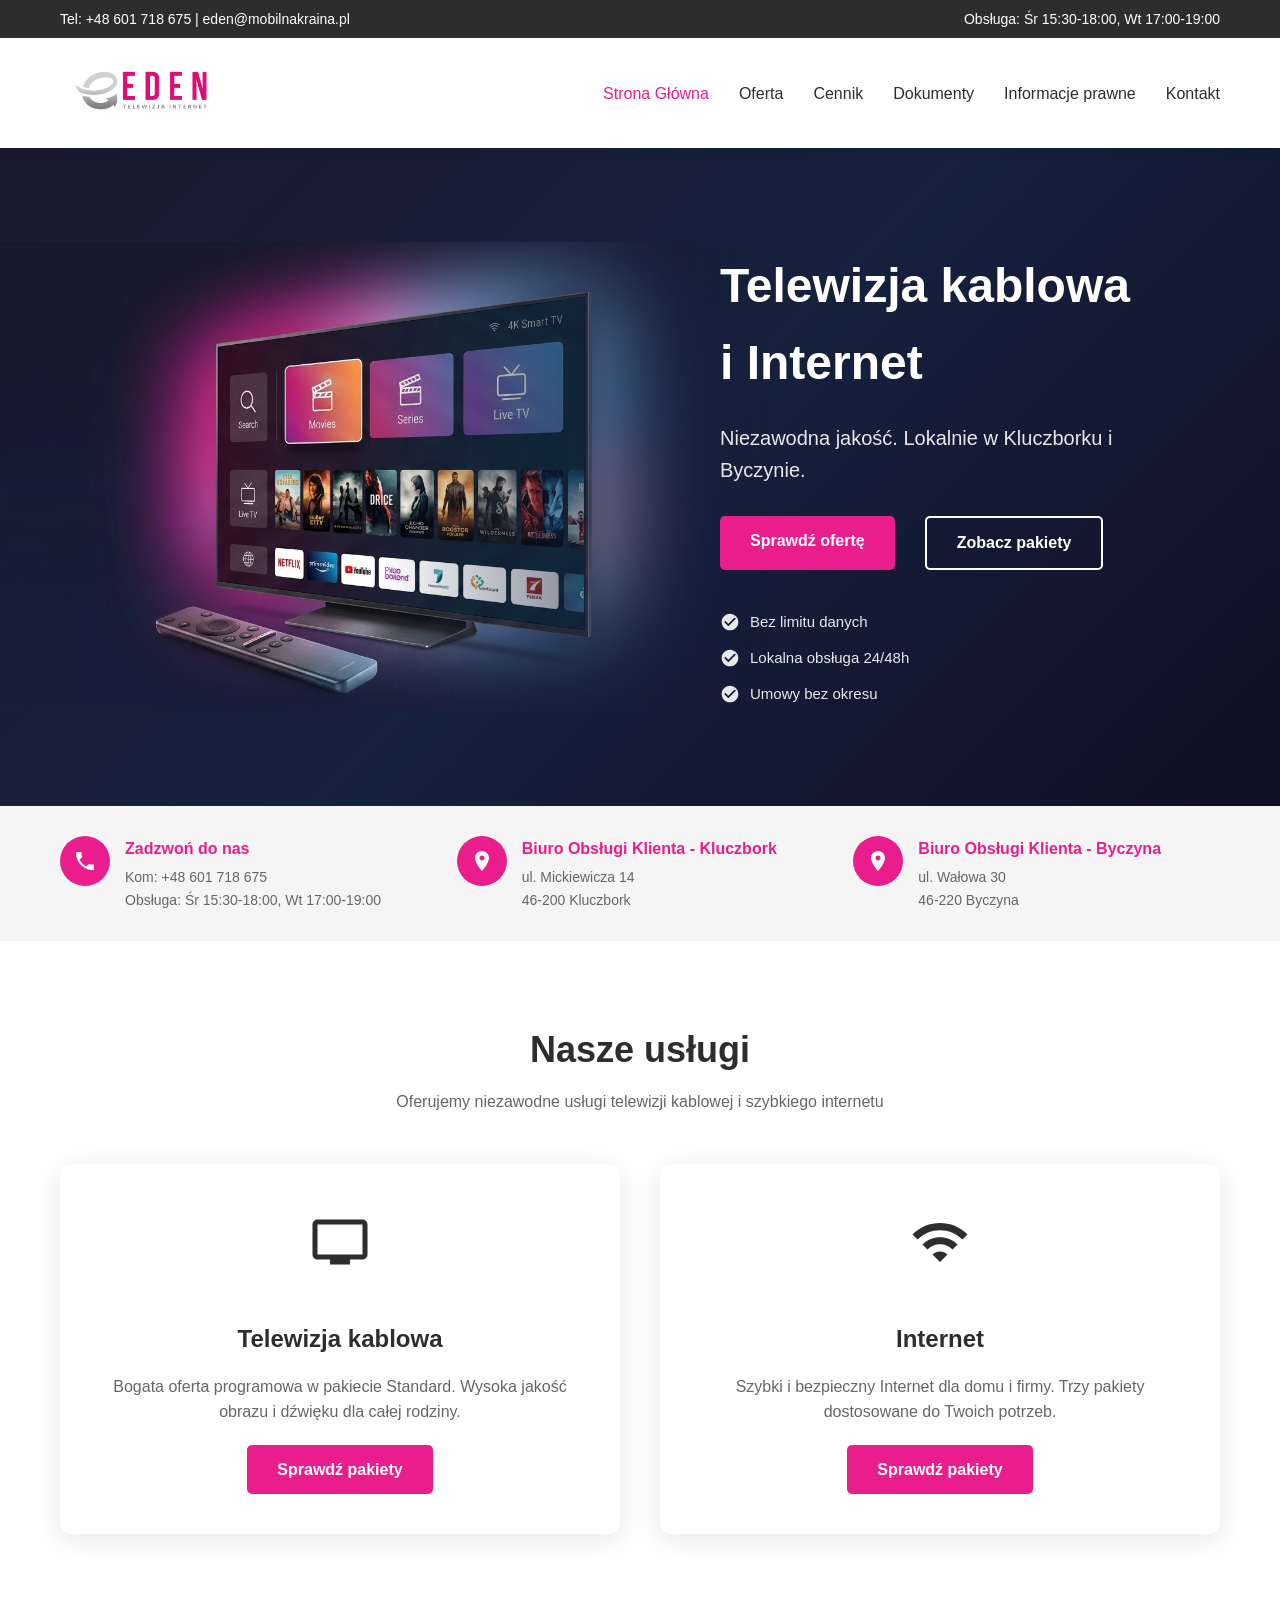
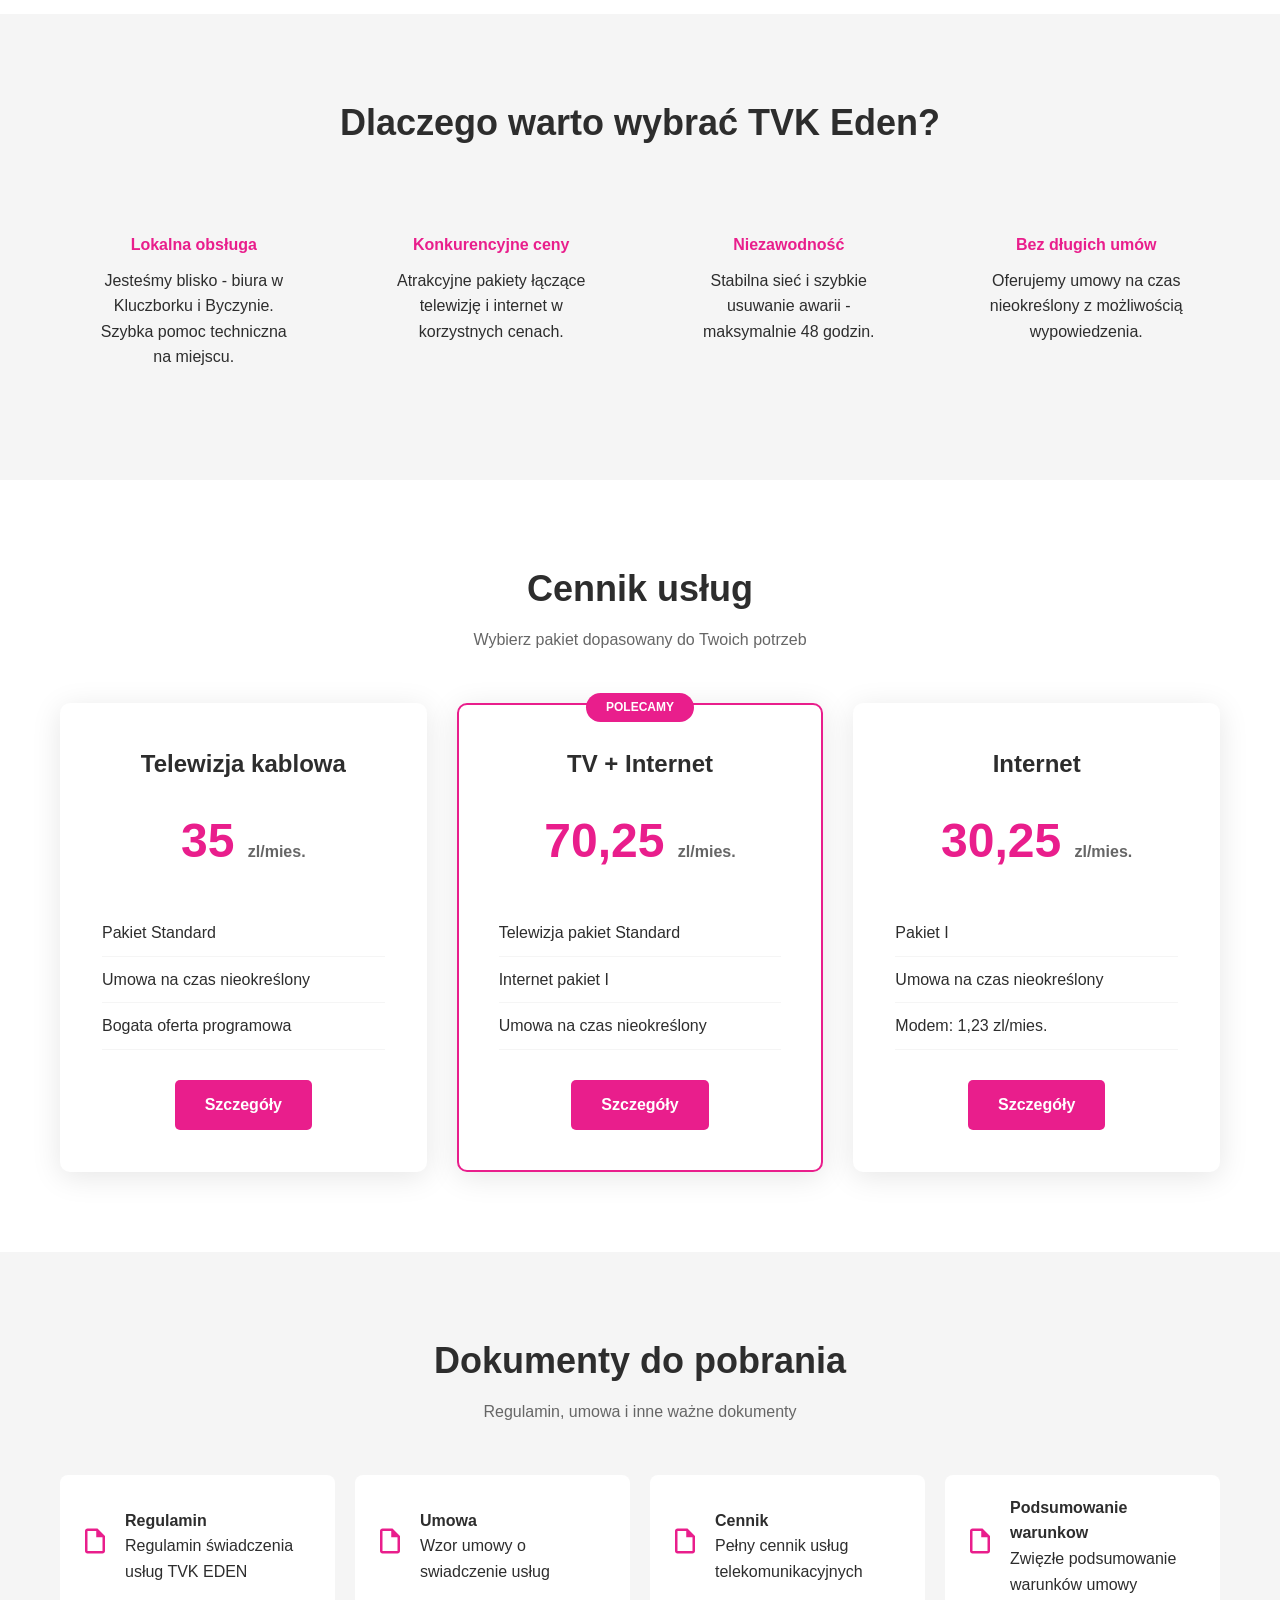
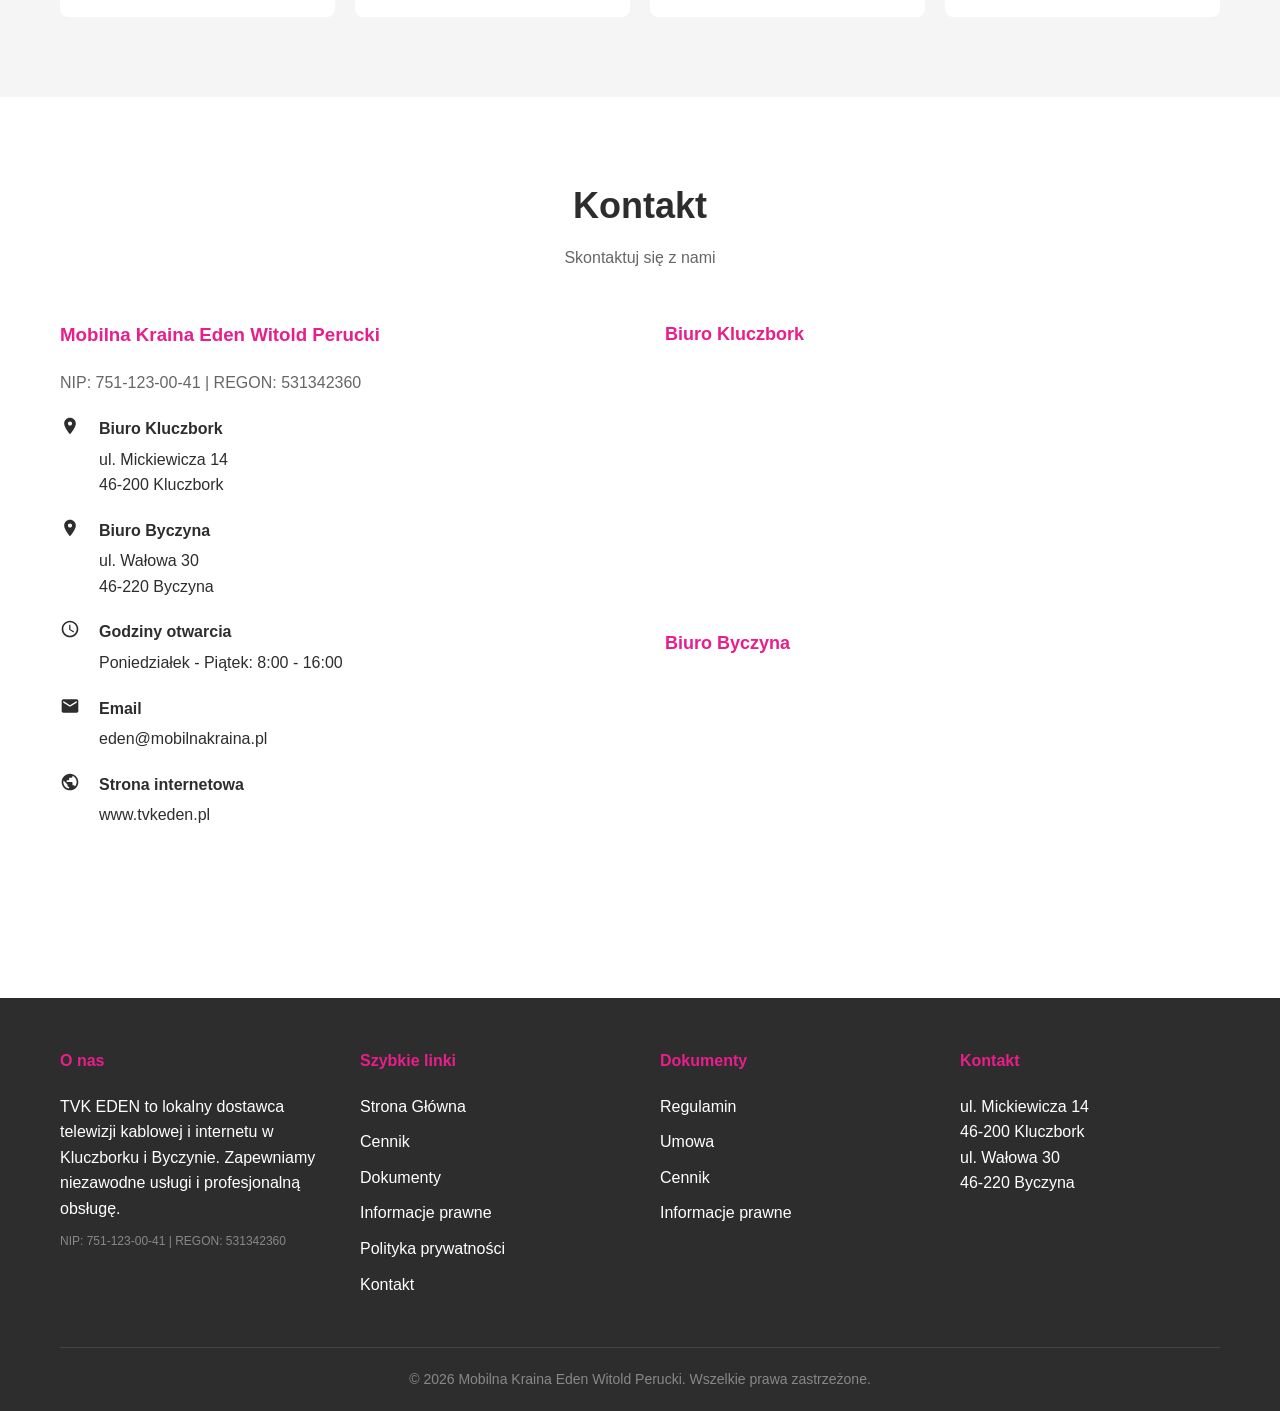
==== commit d782cd6f: "Aktualizacja cennika i informacji prawnych Cennik: - TV Kluczbork: 40 zł (było 35 zł) - Byczyna: tyl" ====
--- a/index.html
+++ b/index.html
@@ -27,7 +27,7 @@
         <div class="header-top">
             <div class="container">
                 <span>Tel: +48 601 718 675 | eden@mobilnakraina.pl</span>
-                <span>Pon-Pt: 8:00 - 16:00</span>
+                <span>Obsługa: Śr 15:30-18:00, Wt 17:00-19:00</span>
             </div>
         </div>
         <div class="header-main">
@@ -89,7 +89,7 @@
                     <h4>Zadzwoń do nas</h4>
                     
                     <p>Kom: +48 601 718 675</p>
-                    <p>Pon-Pt: 8:00 - 16:00</p>
+                    <p>Obsługa: Śr 15:30-18:00, Wt 17:00-19:00</p>
                 </div>
             </div>
             <div class="info-item">
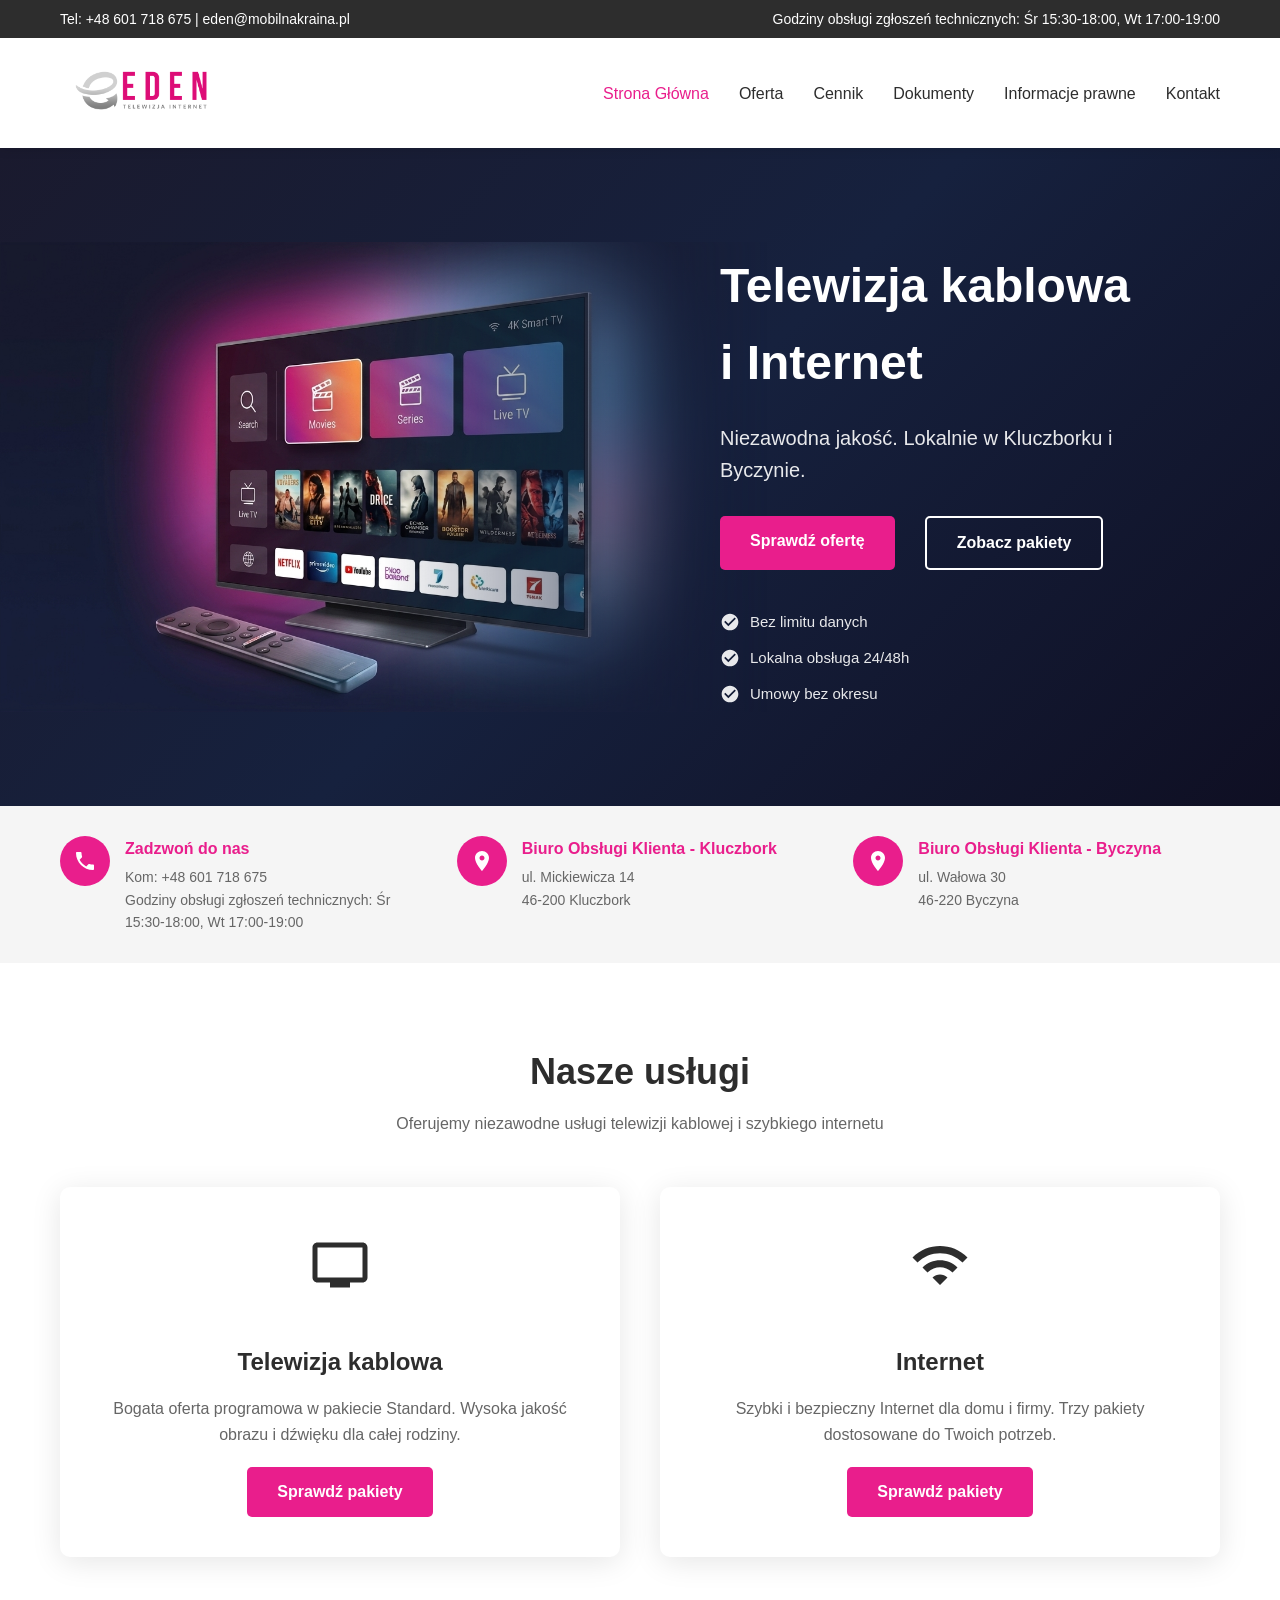
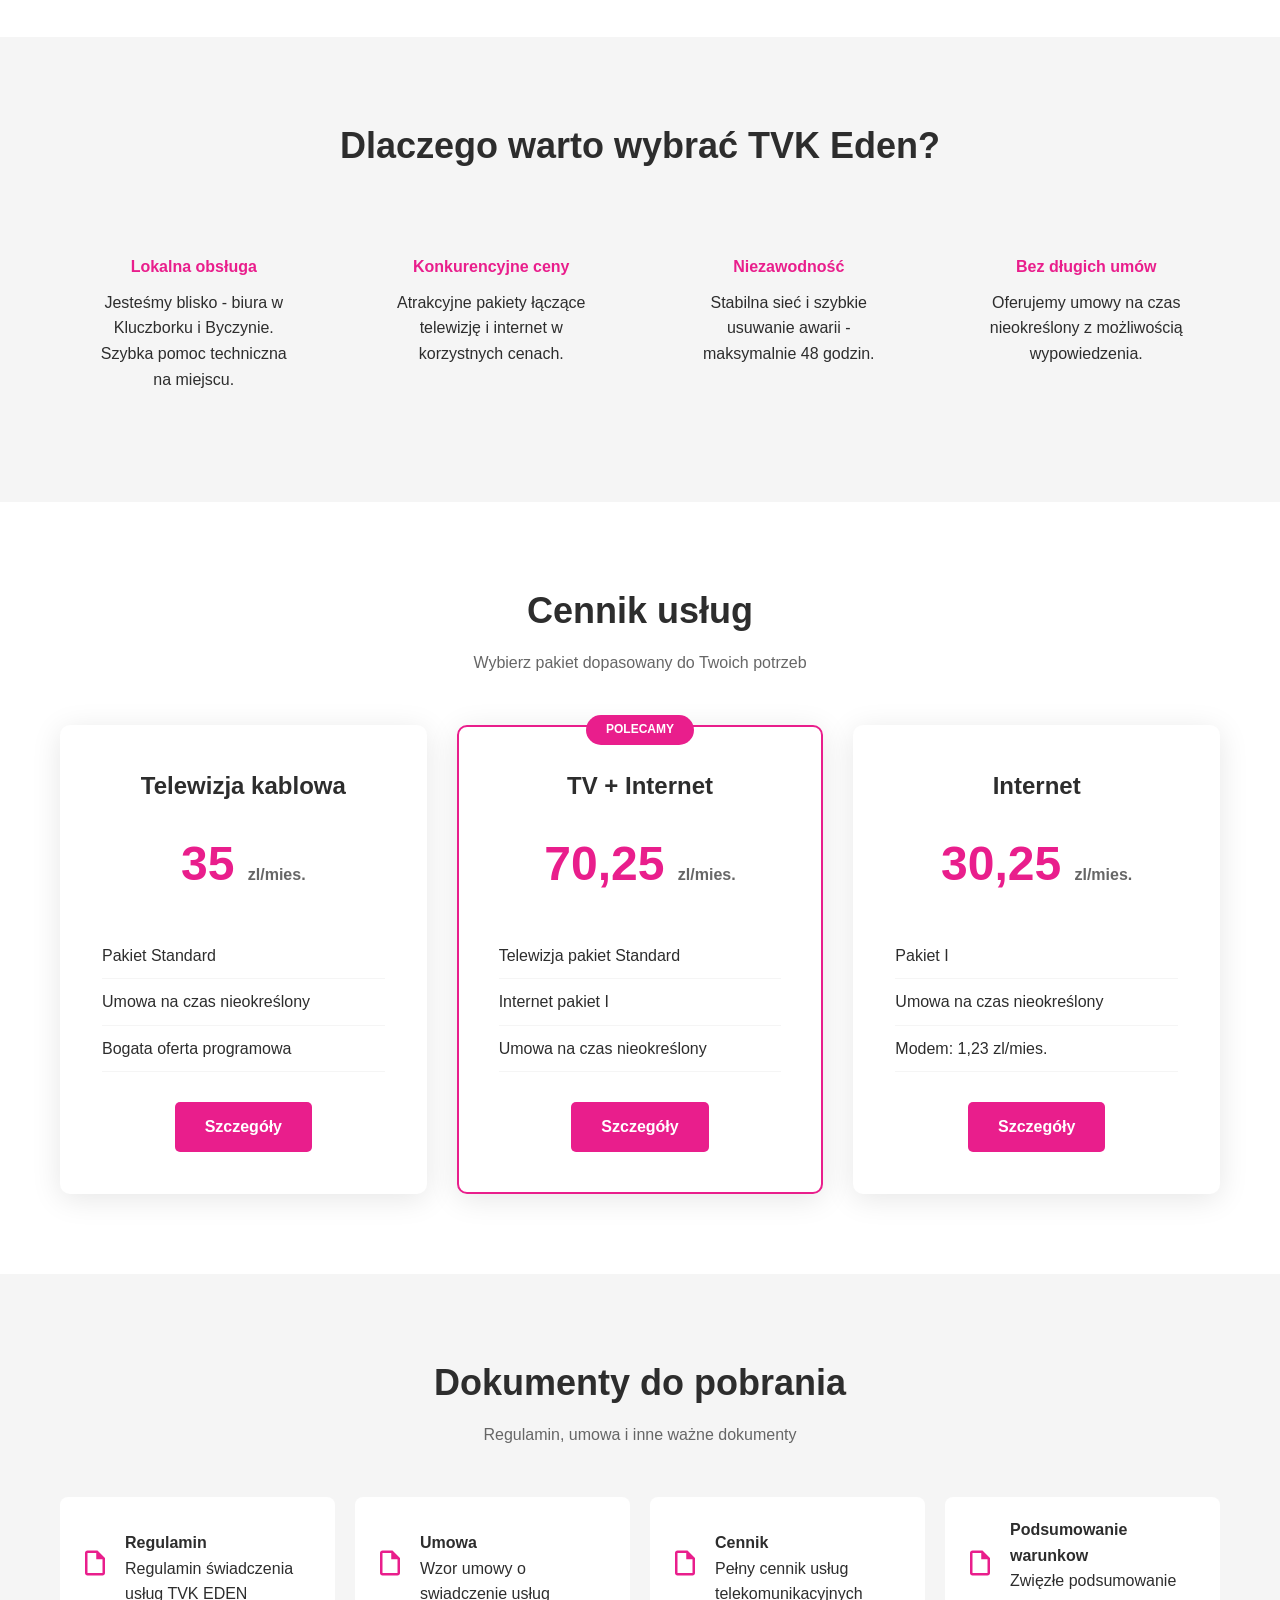
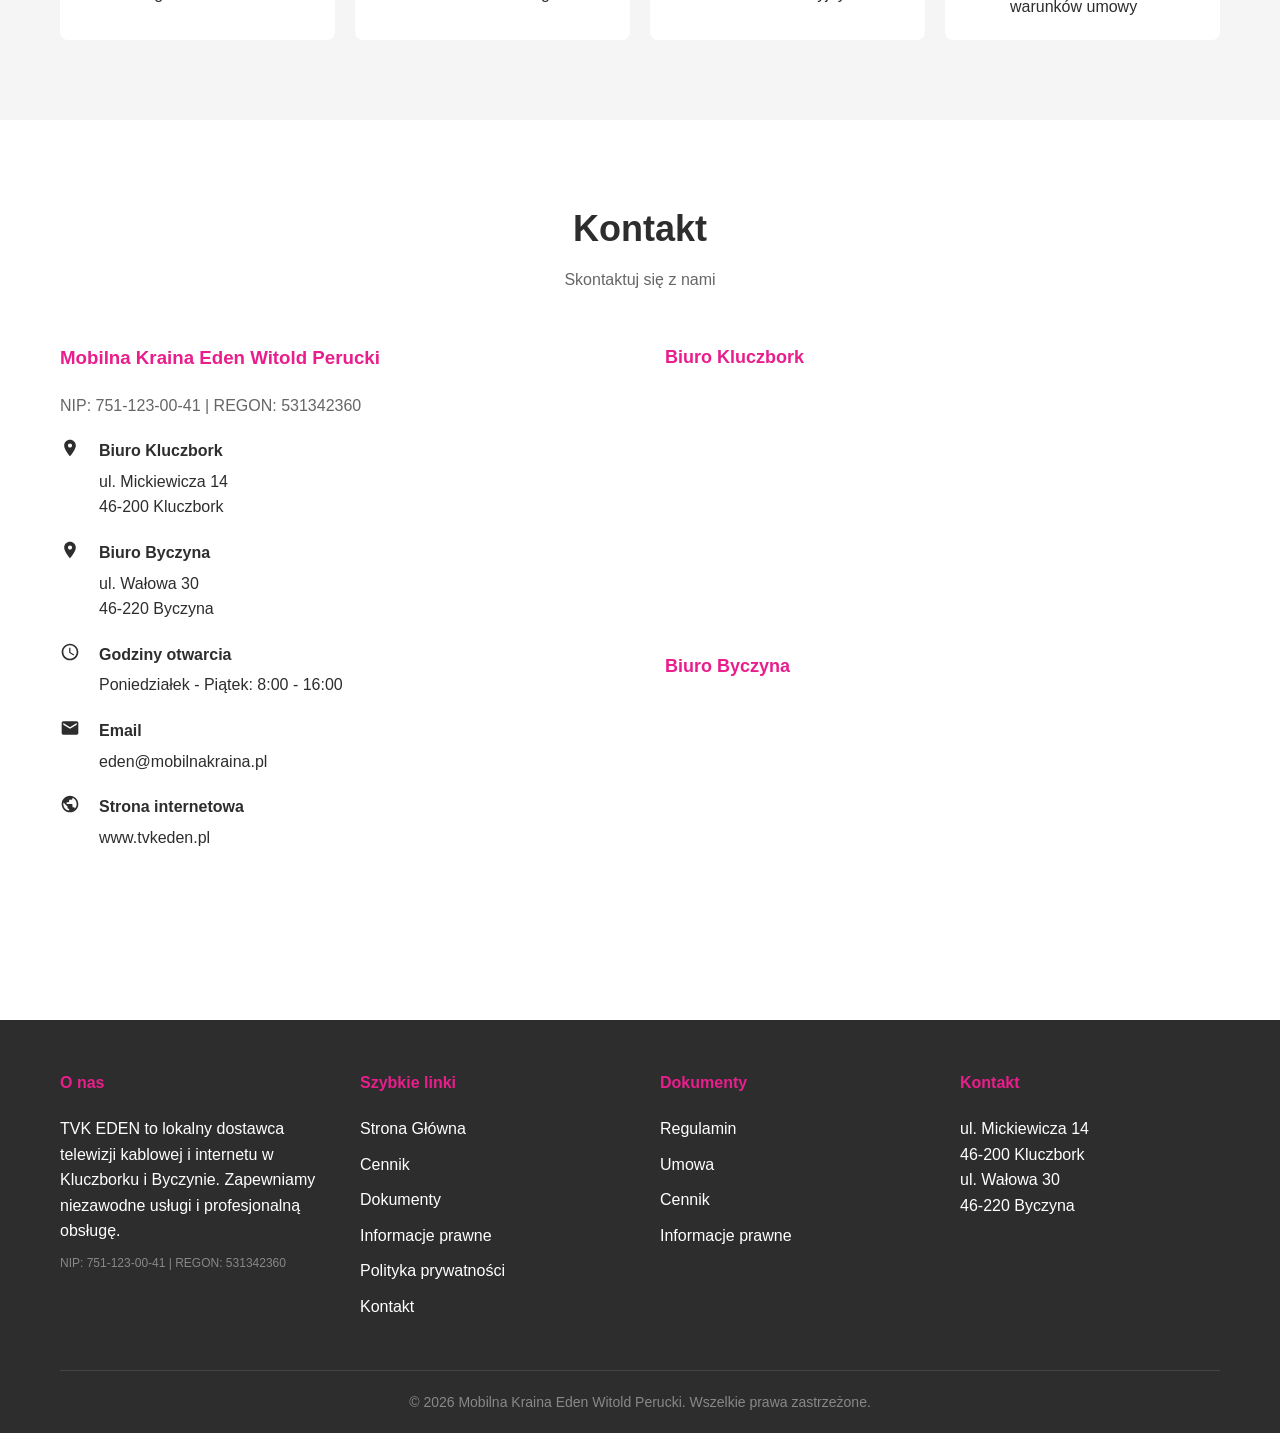
==== commit f4501ca0: "Zmiana etykiety godzin na wszystkich stronach - Zmieniono "Obsługa" na "Godziny obsługi zgłoszeń tec" ====
--- a/index.html
+++ b/index.html
@@ -27,7 +27,7 @@
         <div class="header-top">
             <div class="container">
                 <span>Tel: +48 601 718 675 | eden@mobilnakraina.pl</span>
-                <span>Obsługa: Śr 15:30-18:00, Wt 17:00-19:00</span>
+                <span>Godziny obsługi zgłoszeń technicznych: Śr 15:30-18:00, Wt 17:00-19:00</span>
             </div>
         </div>
         <div class="header-main">
@@ -89,7 +89,7 @@
                     <h4>Zadzwoń do nas</h4>
                     
                     <p>Kom: +48 601 718 675</p>
-                    <p>Obsługa: Śr 15:30-18:00, Wt 17:00-19:00</p>
+                    <p>Godziny obsługi zgłoszeń technicznych: Śr 15:30-18:00, Wt 17:00-19:00</p>
                 </div>
             </div>
             <div class="info-item">
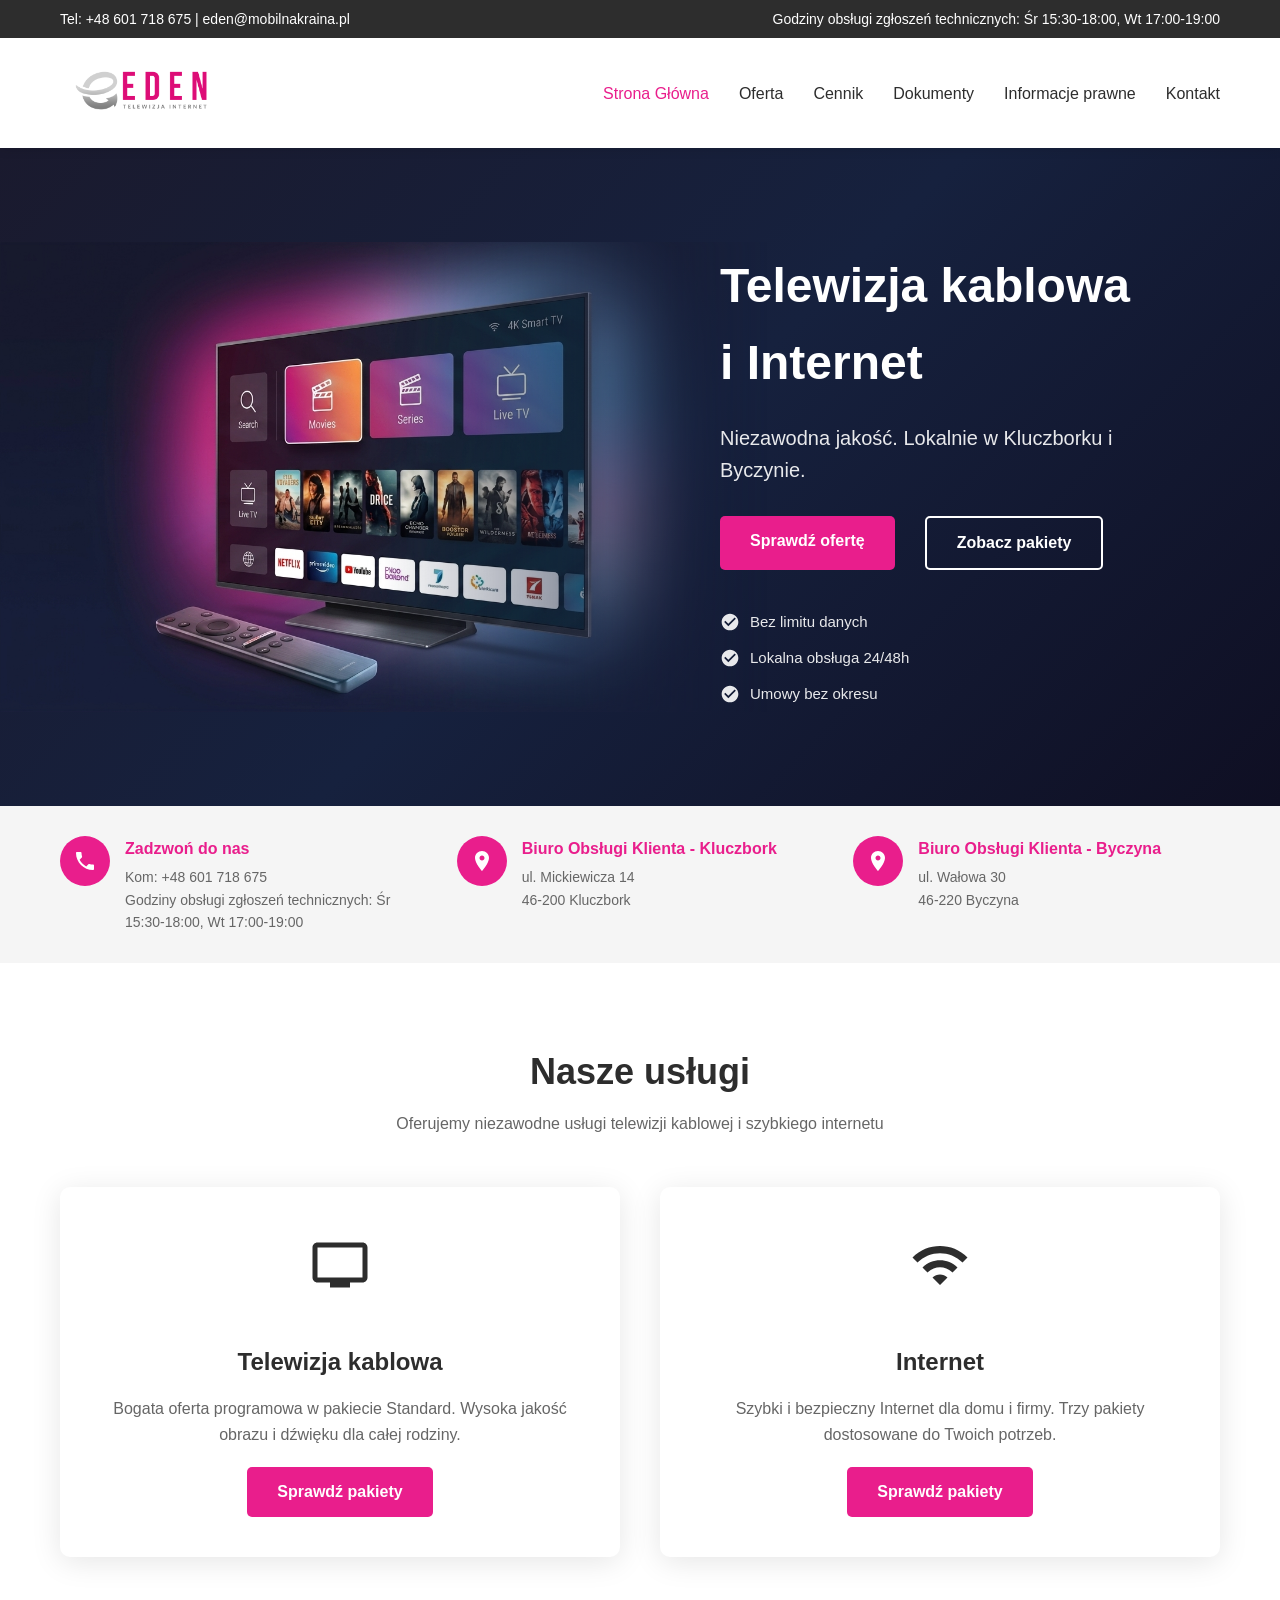
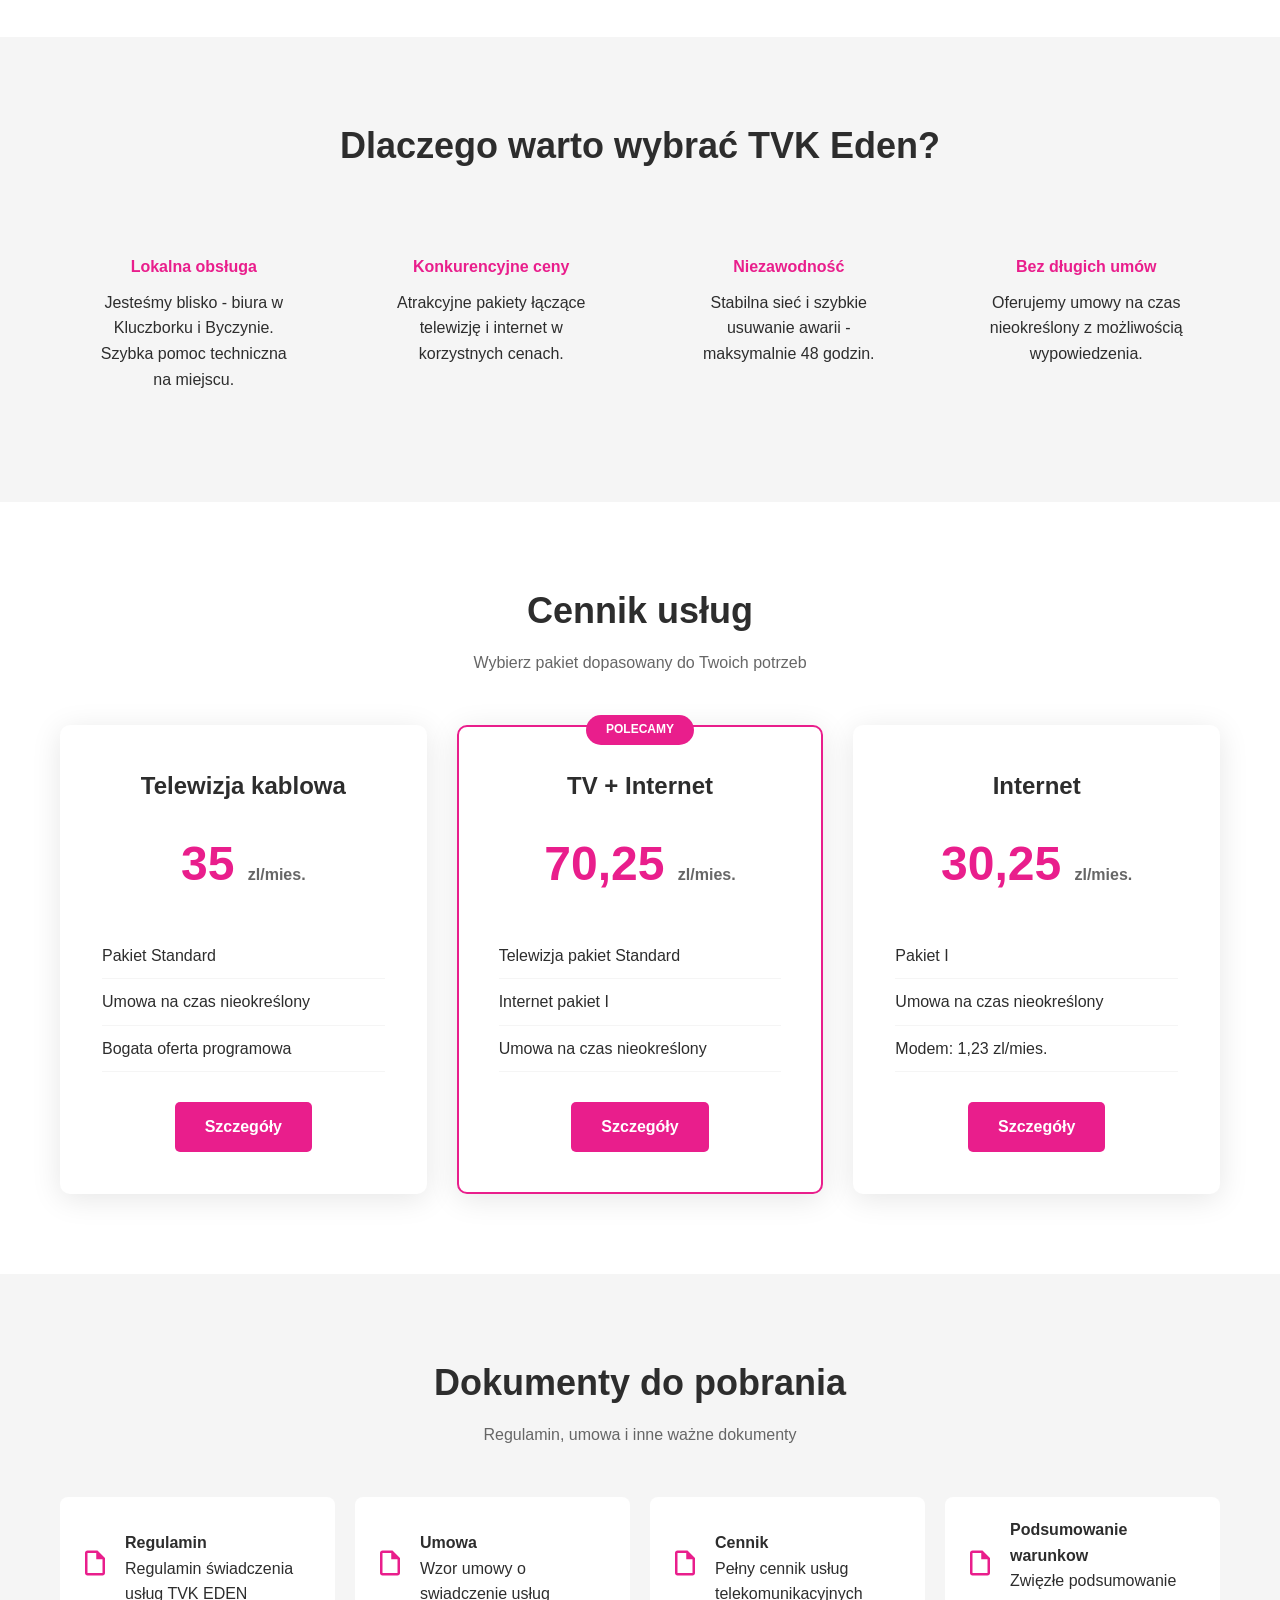
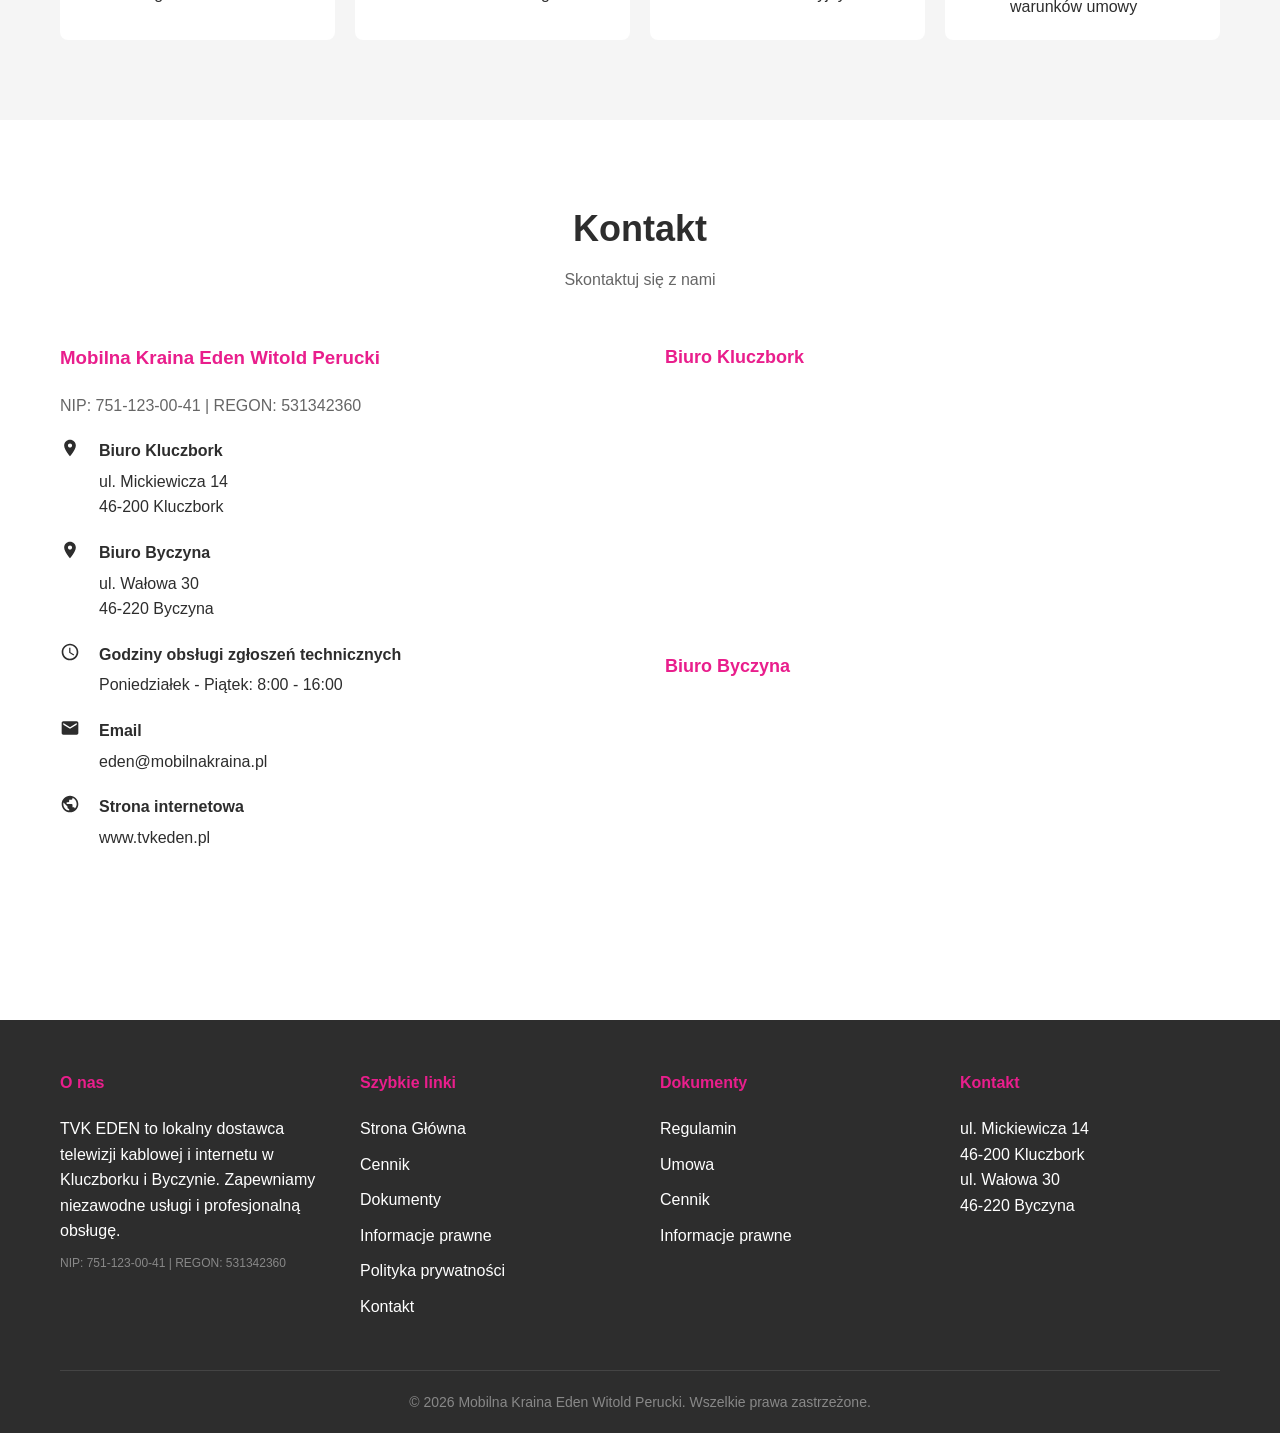
==== commit 48ff8bbb: "Poprawki cen i etykiet - Zmieniono "Godziny otwarcia" na "Godziny obsługi zgłoszeń technicznych" w i" ====
--- a/index.html
+++ b/index.html
@@ -220,7 +220,7 @@
                 <p>Regulamin, umowa i inne ważne dokumenty</p>
             </div>
             <div class="documents-grid">
-                <a href="dokumenty/Regulamin_TVK_EDEN.docx" class="doc-item" download>
+                <a href="dokumenty/Regulamin_TVK_EDEN_sformatowany.pdf" class="doc-item" download>
                     <span class="doc-icon">
                         <svg class="icon-doc"><use href="#icon-document"/></svg>
                     </span>
@@ -229,7 +229,7 @@
                         <p>Regulamin świadczenia usług TVK EDEN</p>
                     </div>
                 </a>
-                <a href="dokumenty/Umowa_TVK_EDEN.docx" class="doc-item" download>
+                <a href="dokumenty/Umowa_TVK_EDEN_sformatowana.pdf" class="doc-item" download>
                     <span class="doc-icon">
                         <svg class="icon-doc"><use href="#icon-document"/></svg>
                     </span>
@@ -238,7 +238,7 @@
                         <p>Wzor umowy o swiadczenie usług</p>
                     </div>
                 </a>
-                <a href="dokumenty/Cennik_usług.docx" class="doc-item" download>
+                <a href="dokumenty/Cennik_uslug_TVK_EDEN_sformatowany.pdf" class="doc-item" download>
                     <span class="doc-icon">
                         <svg class="icon-doc"><use href="#icon-document"/></svg>
                     </span>
@@ -247,7 +247,7 @@
                         <p>Pełny cennik usług telekomunikacyjnych</p>
                     </div>
                 </a>
-                <a href="dokumenty/Podsumowanie_warunkow_umowy.docx" class="doc-item" download>
+                <a href="dokumenty/Podsumowanie_warunkow_umowy_TVK_EDEN_sformatowane.pdf" class="doc-item" download>
                     <span class="doc-icon">
                         <svg class="icon-doc"><use href="#icon-document"/></svg>
                     </span>
@@ -301,7 +301,7 @@
                             <svg class="icon-sm"><use href="#icon-clock"/></svg>
                         </span>
                         <div>
-                            <strong>Godziny otwarcia</strong>
+                            <strong>Godziny obsługi zgłoszeń technicznych</strong>
                             Poniedziałek - Piątek: 8:00 - 16:00
                         </div>
                     </div>
@@ -367,9 +367,9 @@
                 <div>
                     <h4>Dokumenty</h4>
                     <ul>
-                        <li><a href="dokumenty/Regulamin_TVK_EDEN.docx">Regulamin</a></li>
-                        <li><a href="dokumenty/Umowa_TVK_EDEN.docx">Umowa</a></li>
-                        <li><a href="dokumenty/Cennik_usług.docx">Cennik</a></li>
+                        <li><a href="dokumenty/Regulamin_TVK_EDEN_sformatowany.pdf">Regulamin</a></li>
+                        <li><a href="dokumenty/Umowa_TVK_EDEN_sformatowana.pdf">Umowa</a></li>
+                        <li><a href="dokumenty/Cennik_uslug_TVK_EDEN_sformatowany.pdf">Cennik</a></li>
                         <li><a href="informacje-prawne.html">Informacje prawne</a></li>
                     </ul>
                 </div>
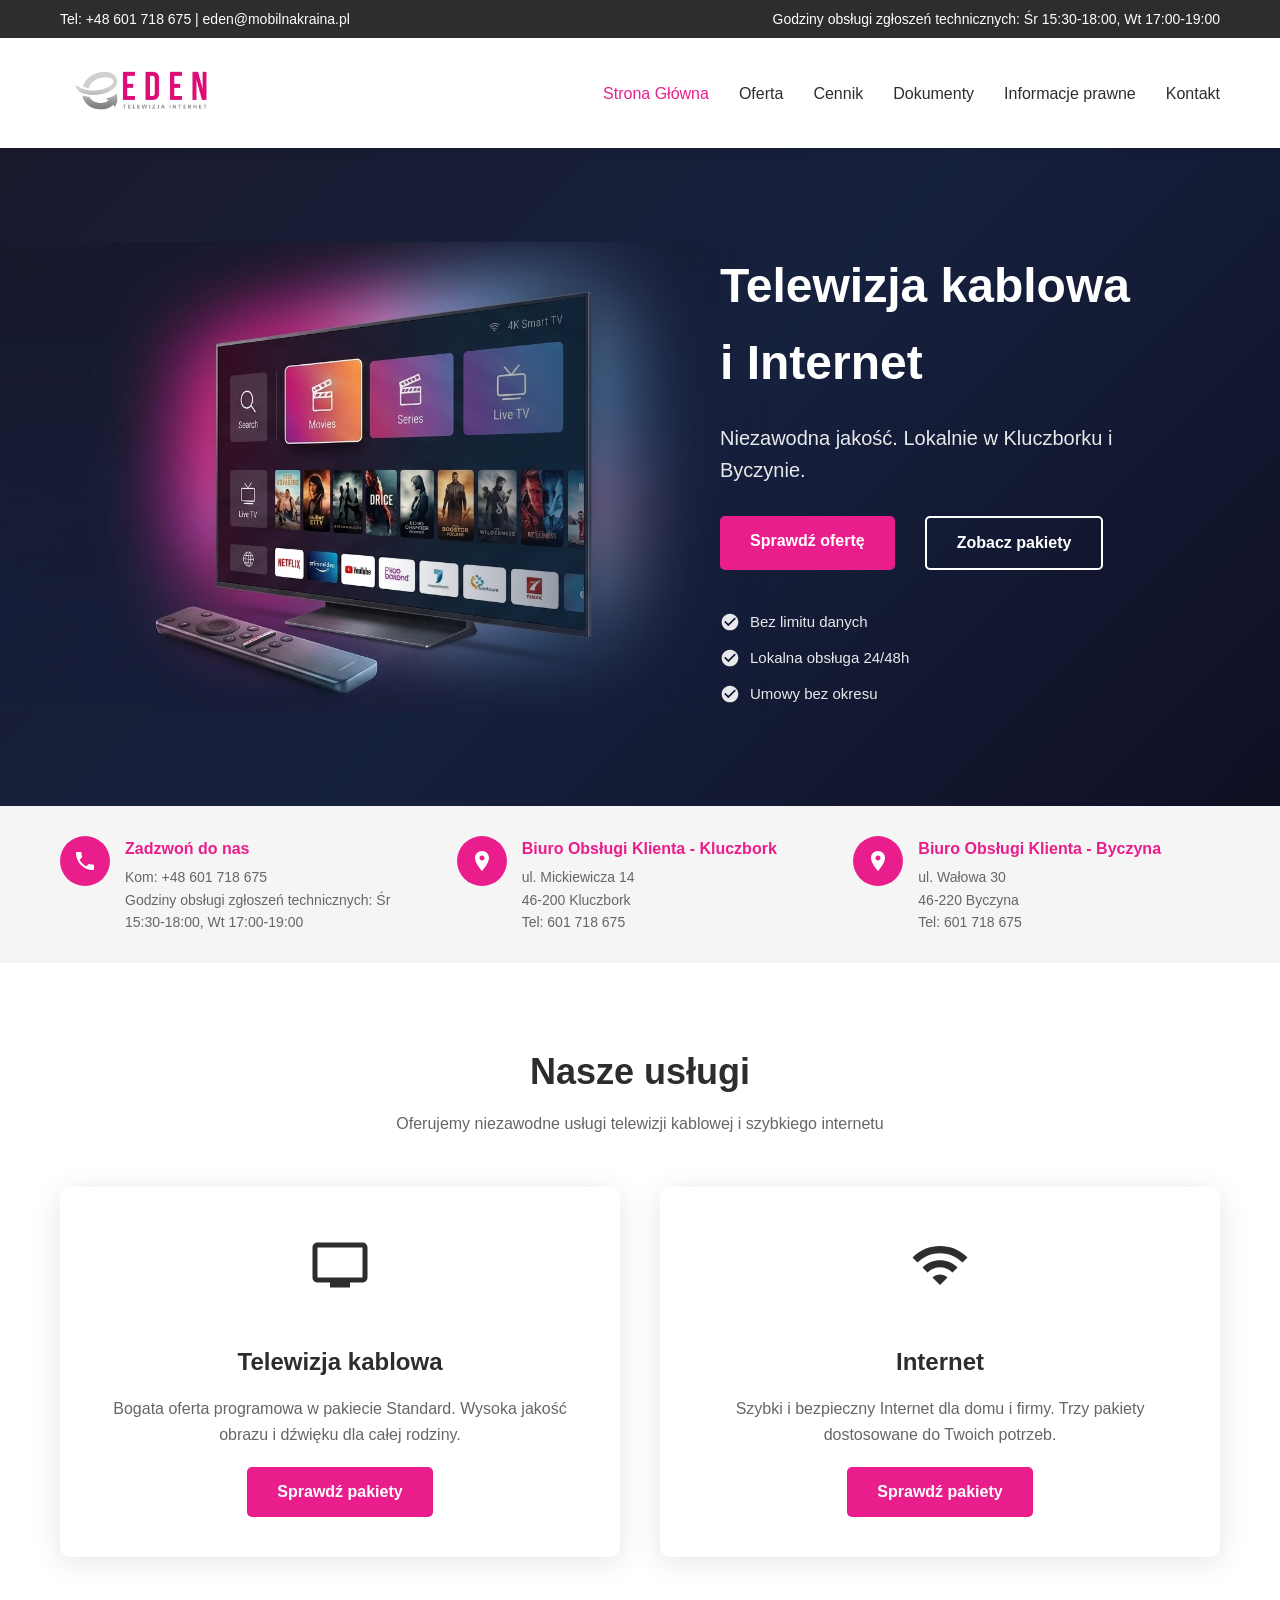
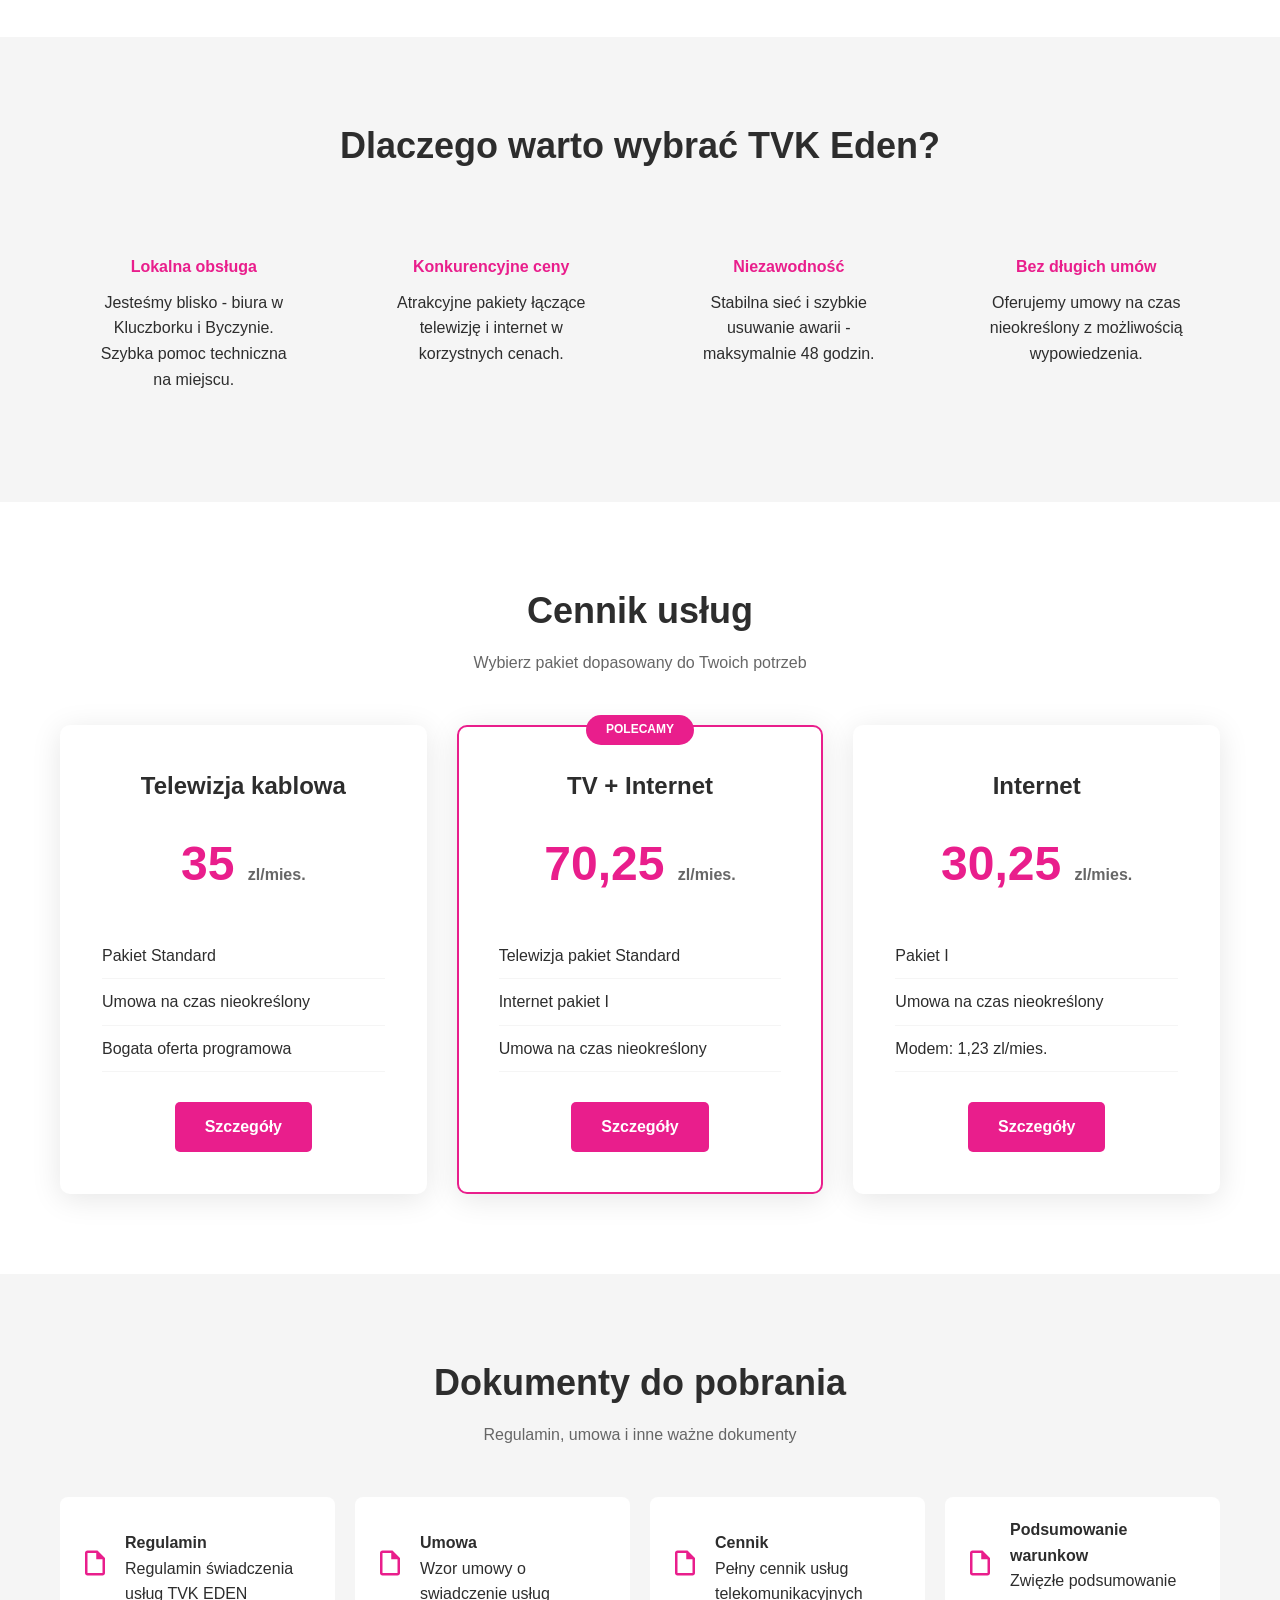
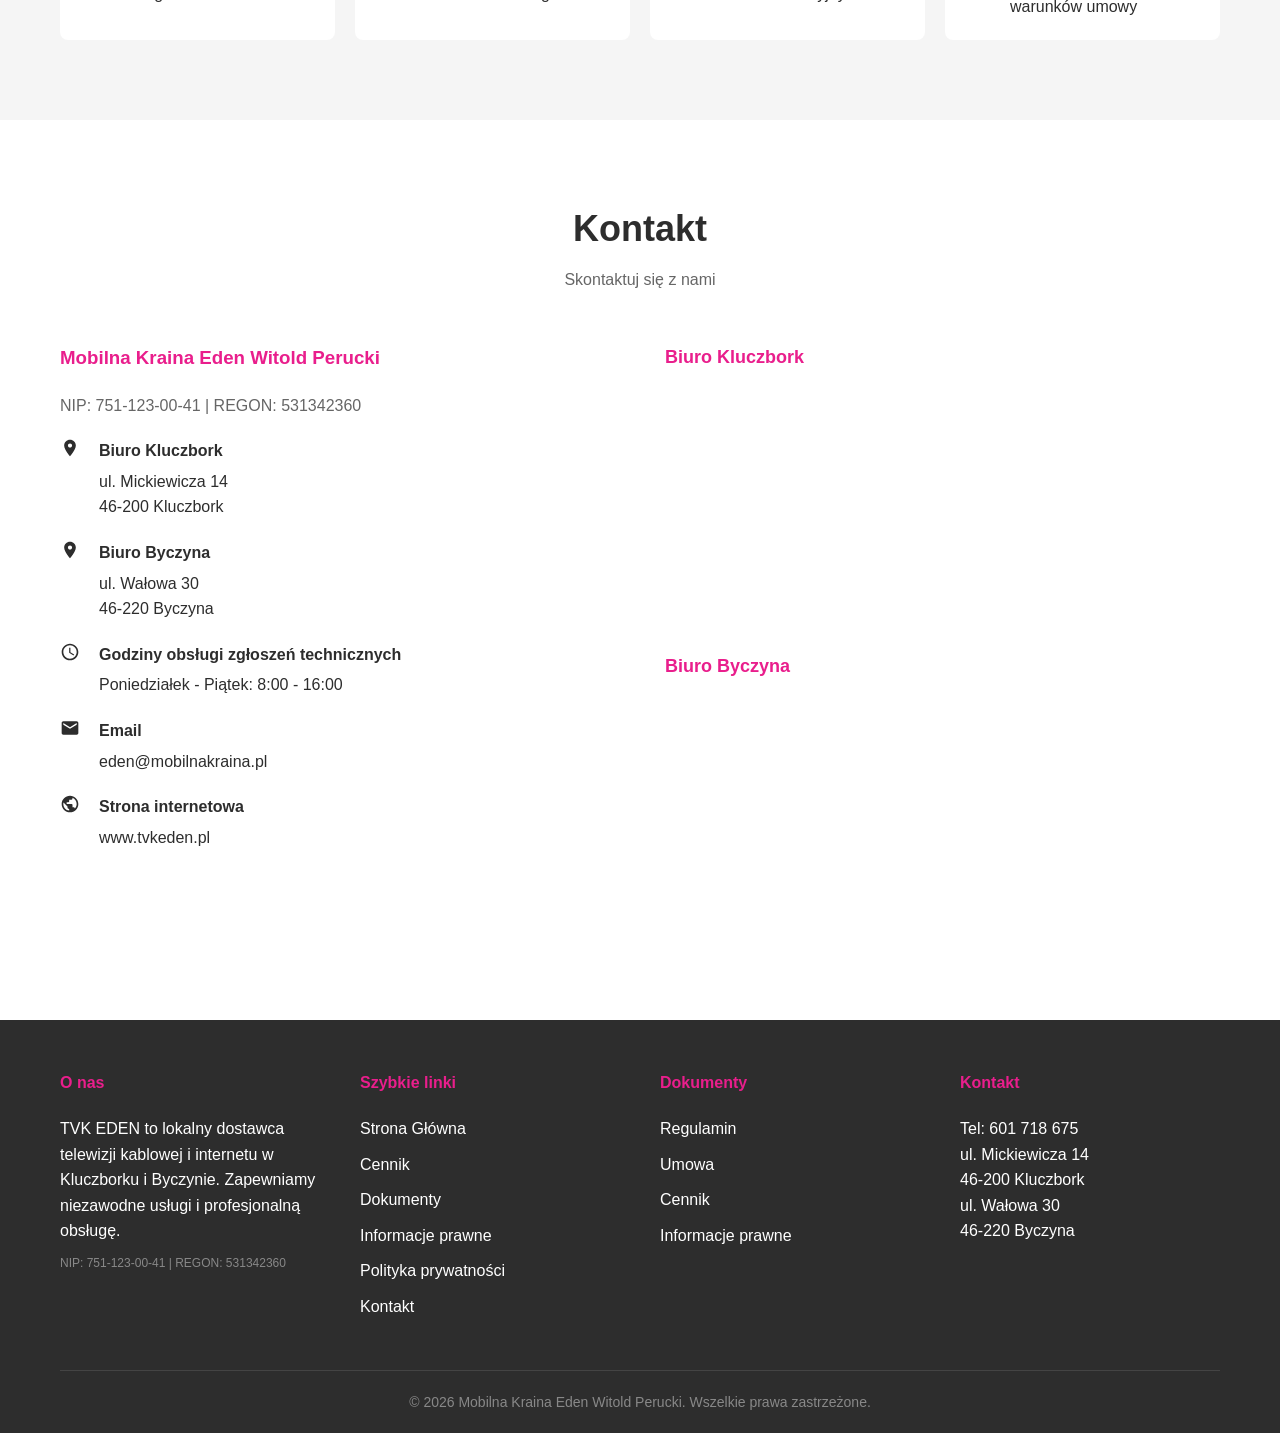
==== commit 54ad5555: "Dodano numer telefonu 601 718 675 do wszystkich sekcji kontaktowych - Footer na każdej stronie - Biu" ====
--- a/index.html
+++ b/index.html
@@ -100,6 +100,7 @@
                     <h4>Biuro Obsługi Klienta - Kluczbork</h4>
                     <p>ul. Mickiewicza 14</p>
                     <p>46-200 Kluczbork</p>
+                    <p>Tel: 601 718 675</p>
                 </div>
             </div>
             <div class="info-item">
@@ -110,6 +111,7 @@
                     <h4>Biuro Obsługi Klienta - Byczyna</h4>
                     <p>ul. Wałowa 30</p>
                     <p>46-220 Byczyna</p>
+                    <p>Tel: 601 718 675</p>
                 </div>
             </div>
         </div>
@@ -375,6 +377,7 @@
                 </div>
                 <div>
                     <h4>Kontakt</h4>
+                    <p>Tel: 601 718 675</p>
                     <p>ul. Mickiewicza 14<br>46-200 Kluczbork</p>
                     <p>ul. Wałowa 30<br>46-220 Byczyna</p>
                 </div>
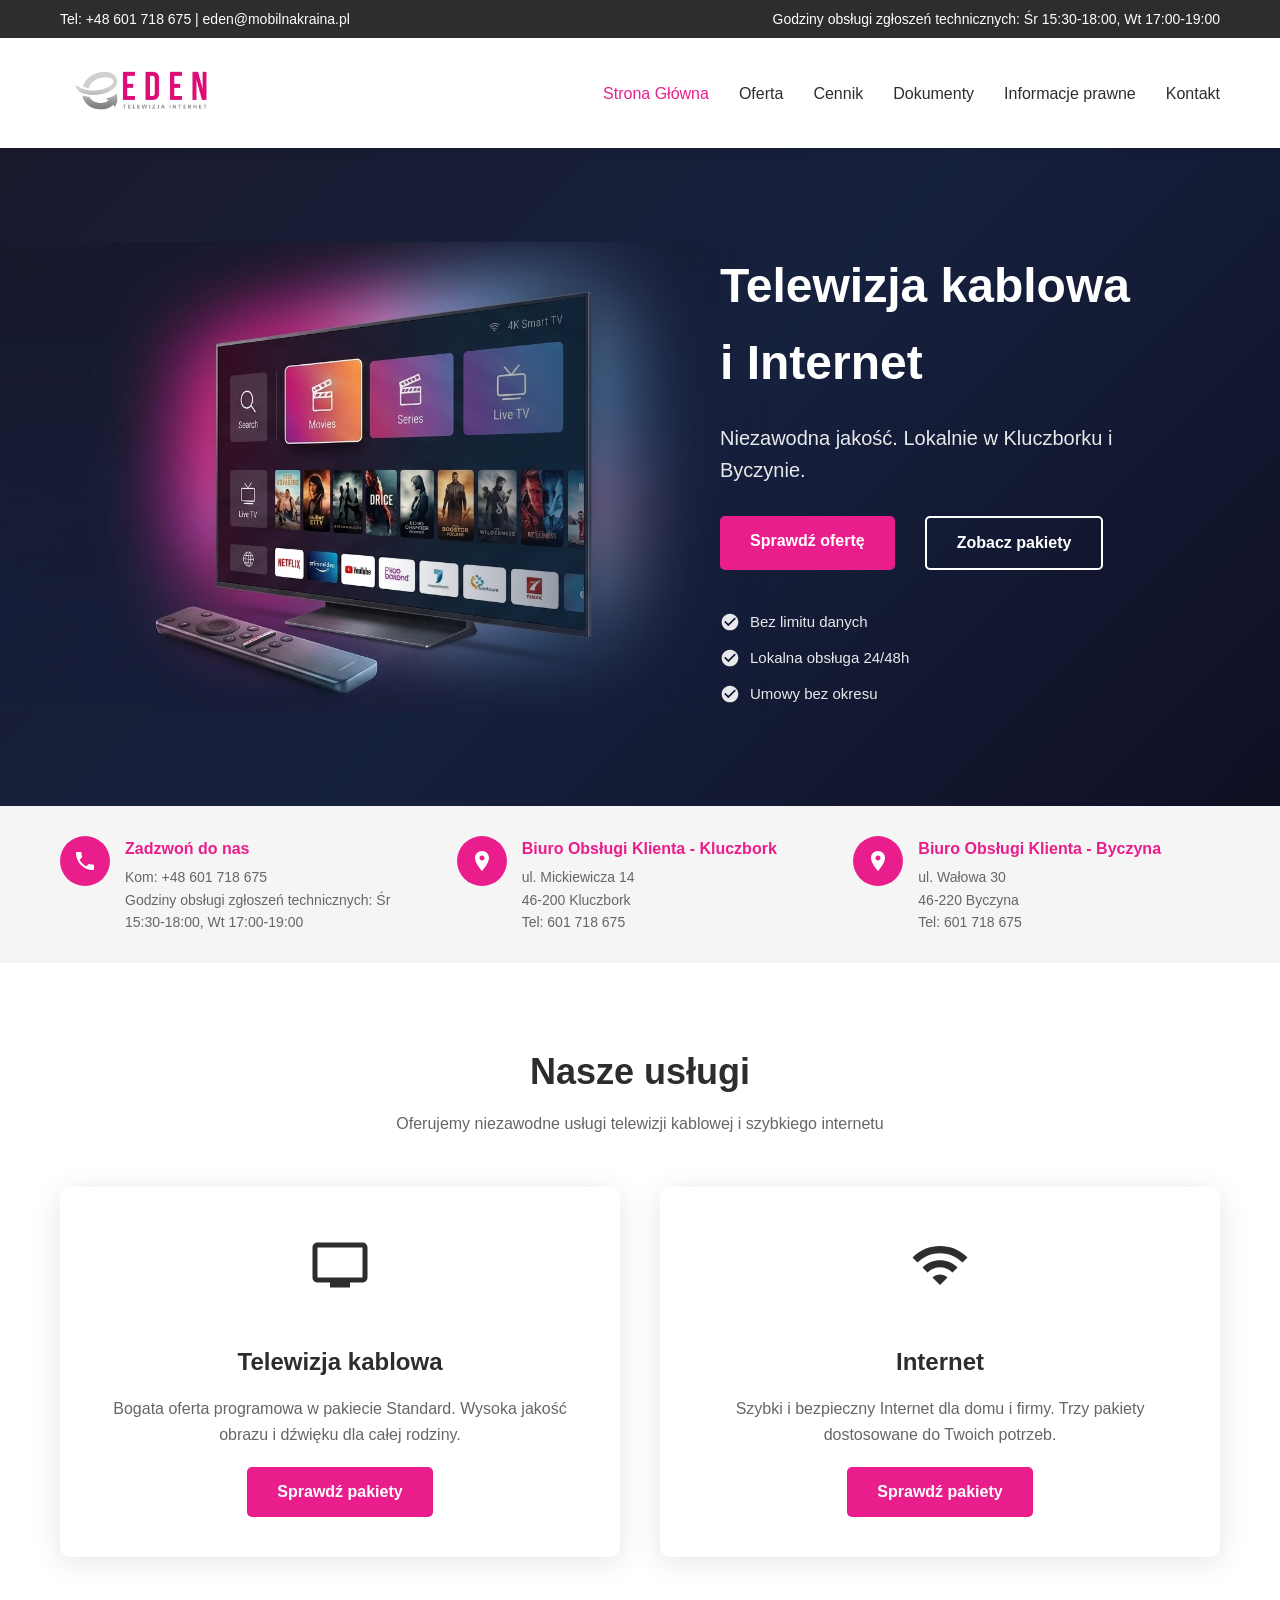
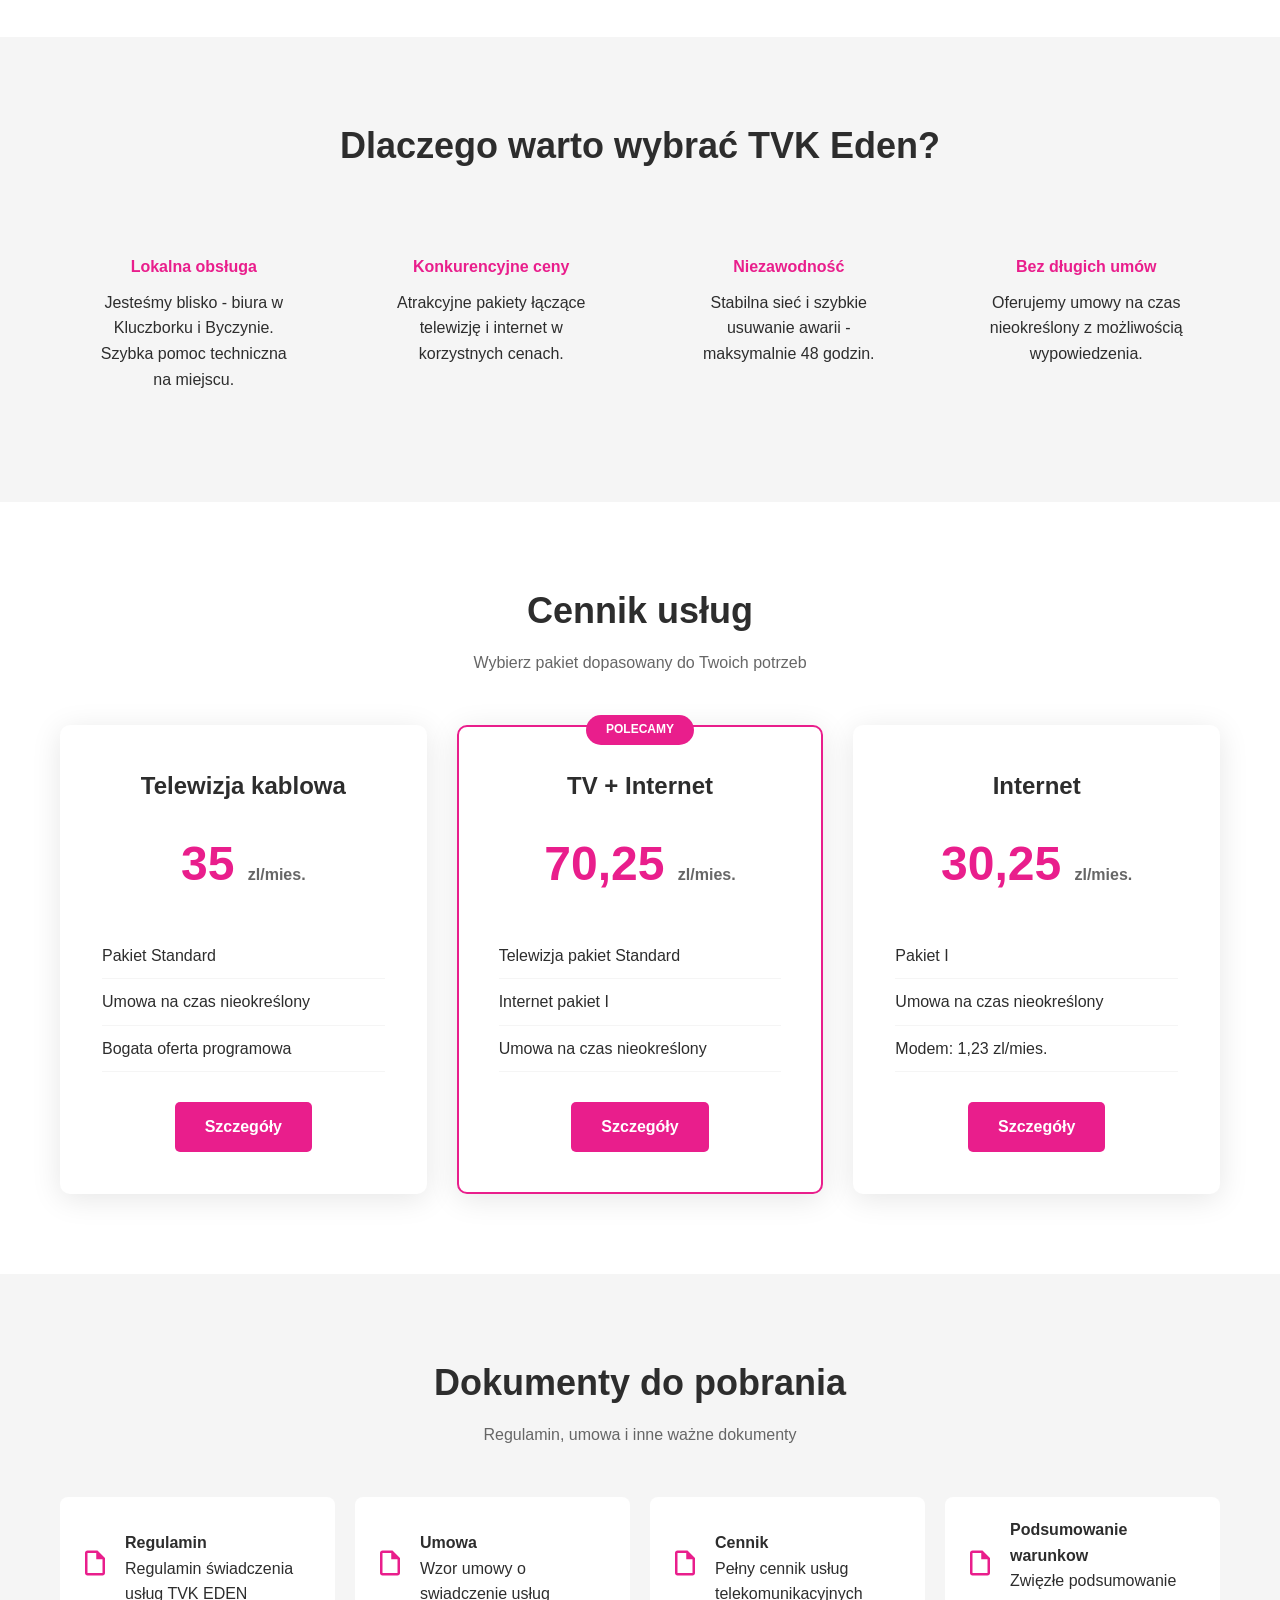
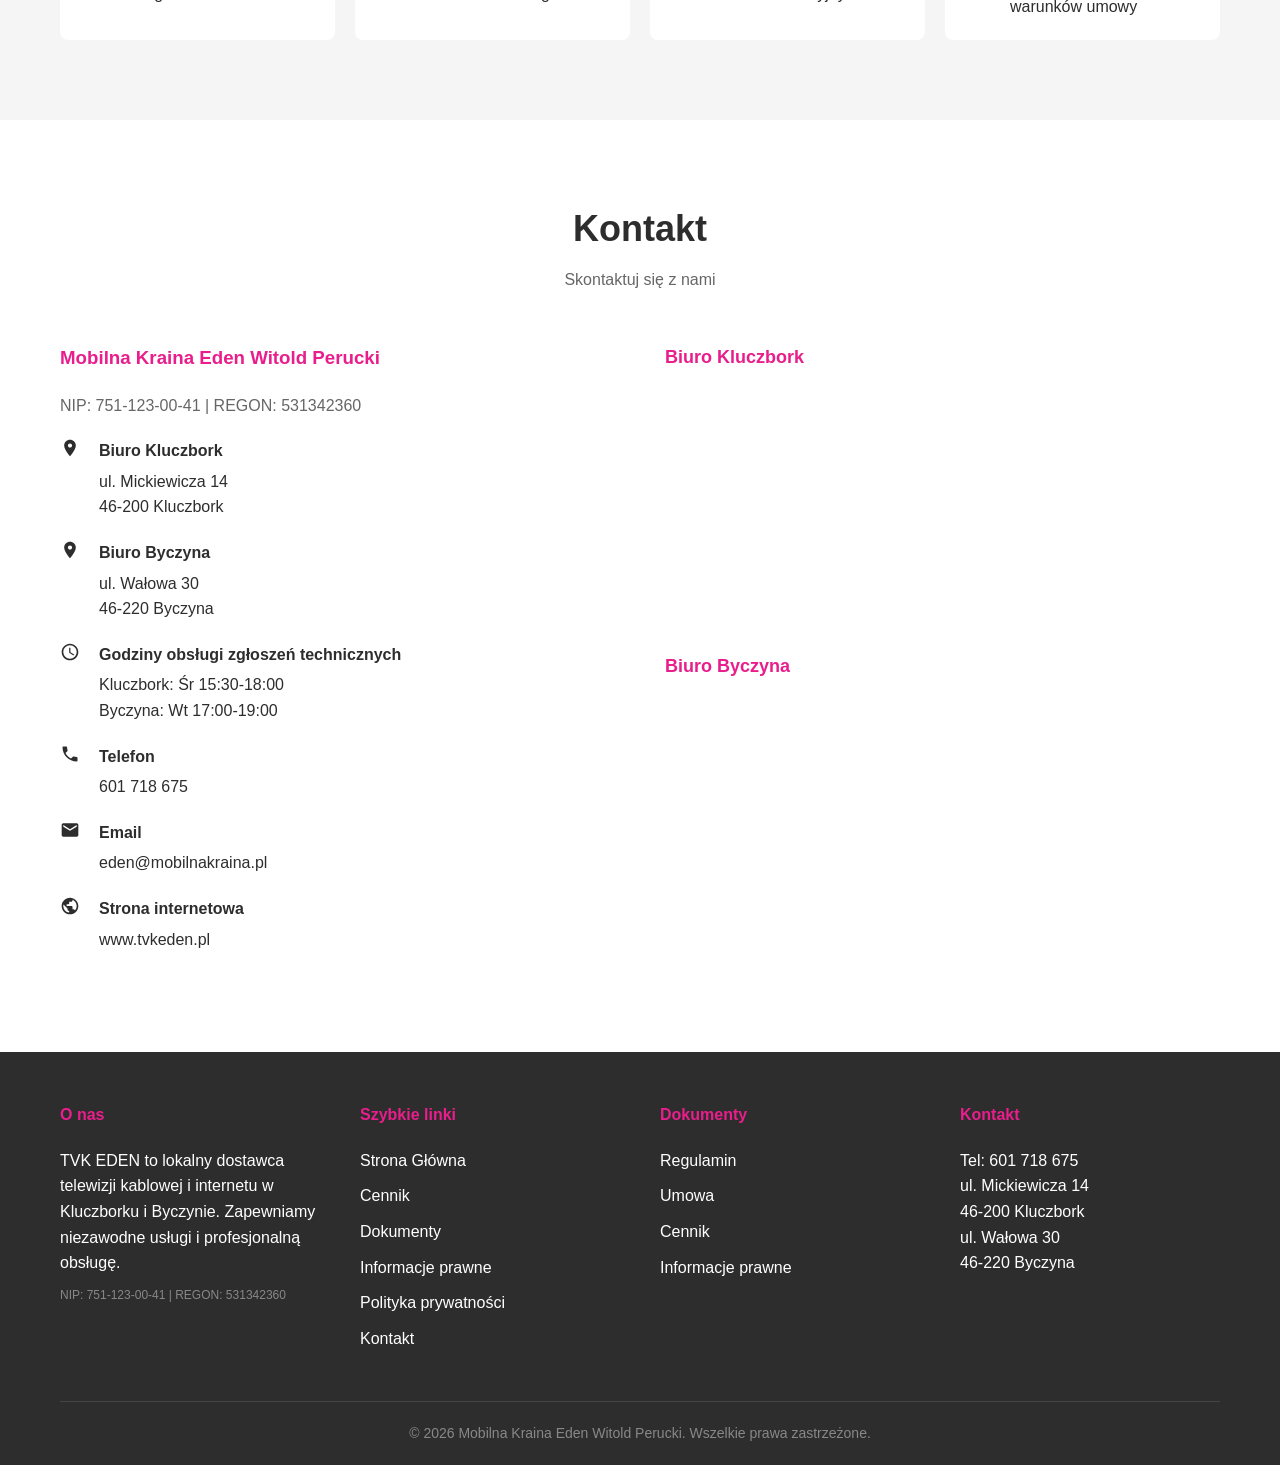
==== commit 95cf8f10: "Dodano telefon do sekcji Kontakt w index.html - Dodano numer 601 718 675 - Poprawiono godziny obsług" ====
--- a/index.html
+++ b/index.html
@@ -304,7 +304,16 @@
                         </span>
                         <div>
                             <strong>Godziny obsługi zgłoszeń technicznych</strong>
-                            Poniedziałek - Piątek: 8:00 - 16:00
+                            Kluczbork: Śr 15:30-18:00<br>Byczyna: Wt 17:00-19:00
+                        </div>
+                    </div>
+                    <div class="contact-item">
+                        <span class="contact-icon">
+                            <svg class="icon-sm"><use href="#icon-phone"/></svg>
+                        </span>
+                        <div>
+                            <strong>Telefon</strong>
+                            601 718 675
                         </div>
                     </div>
 
